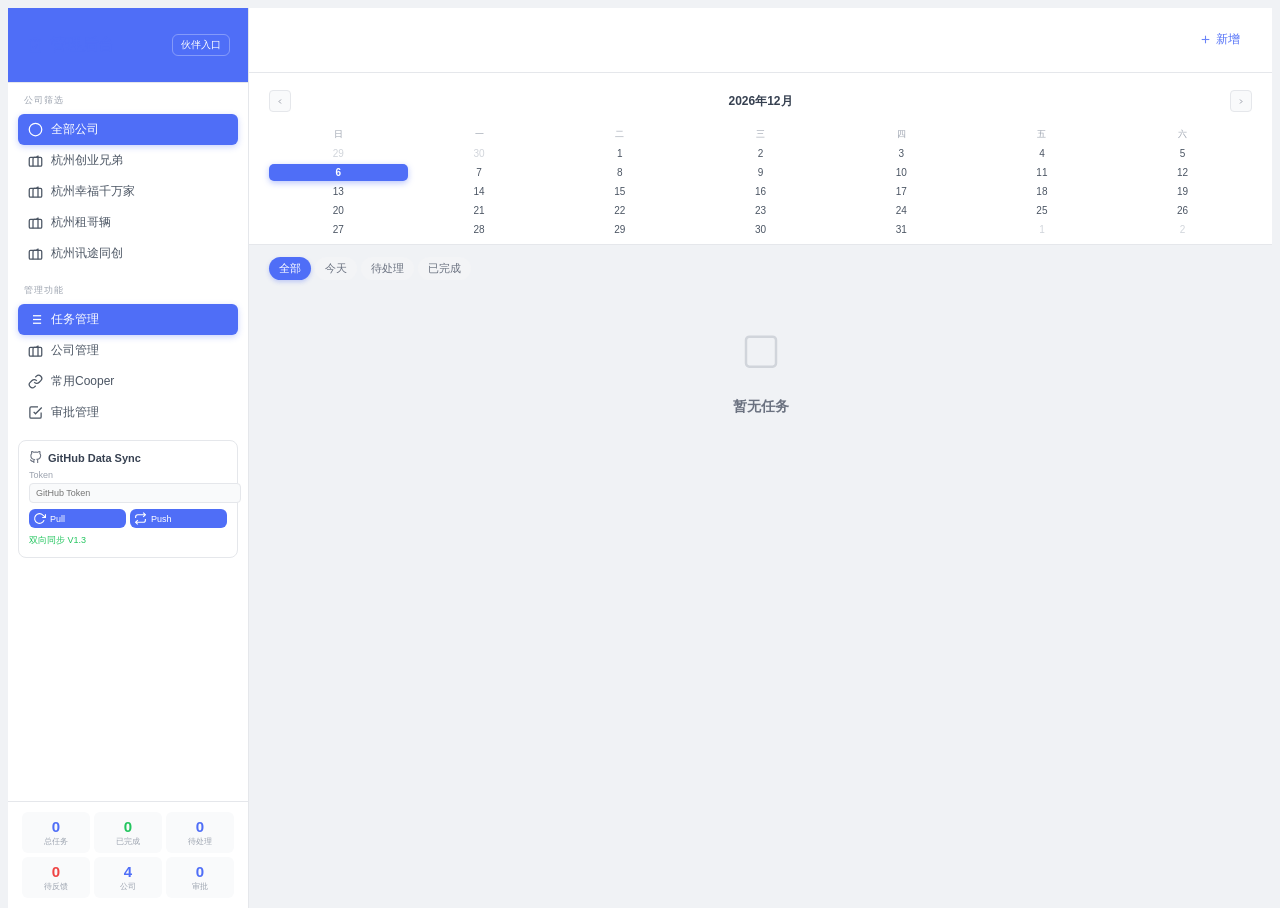
==== admin.html @ 8a1db9b5 "Fix: move init() after github-sync.js load, add auto-pull to render()" ====
<!DOCTYPE html>
<html lang="zh-CN">
<head>
<meta charset="UTF-8">
<meta name="viewport" content="width=device-width, initial-scale=1.0">
<title>TaskHub 管理后台</title>
<style>
:root{--primary:#4F6EF7;--primary-light:#7B9AFF;--primary-dark:#3A56D4;--success:#22C55E;--success-light:#BBF7D0;--warning:#F59E0B;--warning-light:#FDE68A;--danger:#EF4444;--danger-light:#FEE2E2;--gray-50:#F9FAFB;--gray-100:#F3F4F6;--gray-200:#E5E7EB;--gray-300:#D1D5DB;--gray-400:#9CA3AF;--gray-500:#6B7280;--gray-600:#4B5563;--gray-700:#374151;--gray-800:#1F2937;--bg:#F0F2F5;--card:#FFFFFF;--radius:10px;--shadow:0 2px 8px rgba(0,0,0,0.06)}
/* Sidebar header accent */
.sidebar-header{background:var(--primary);color:white;border-bottom:none}
.sidebar-header h1{color:white}
.sidebar-header .btn-outline{border-color:rgba(255,255,255,0.3);color:white}
.nav-item.active{background:var(--primary);color:white;box-shadow:0 2px 6px rgba(79,110,247,0.3)}

/* Main header accent */
.main-header{background:linear-gradient(135deg,var(--primary),var(--primary-dark));color:white;border-bottom:none}
.main-header h2{color:white}
.main-header .acf label{color:rgba(255,255,255,0.7)}
.main-header .acf select{background:rgba(255,255,255,0.15);border-color:rgba(255,255,255,0.2);color:white}
.main-header .search-bar input{background:rgba(255,255,255,0.15);border-color:rgba(255,255,255,0.2);color:white}
.main-header .search-bar input::placeholder{color:rgba(255,255,255,0.5)}
.main-header .search-bar svg{color:rgba(255,255,255,0.5)}
.main-header .btn-primary{background:white;color:var(--primary)}
.main-header .btn-primary:hover{background:var(--gray-100)}

/* Task card visual */
.tc:hover{border-color:var(--primary-light);box-shadow:var(--shadow)}
.tck{transition:all .2s}
.tck:hover{border-color:var(--primary-light)}
.ta-btn:hover{background:var(--gray-100);border-color:var(--primary-light)}
.ta-btn:hover svg{color:var(--primary)}
.tl:hover{background:rgba(79,110,247,0.15);transform:translateY(-1px)}

/* Calendar */
.cal-wrap{background:linear-gradient(180deg,var(--card) 0%,var(--gray-50) 100%)}
.cal-day.today{box-shadow:0 2px 6px rgba(79,110,247,0.4)}
.cal-nav-btn:hover{background:var(--primary-light);border-color:var(--primary-light)}
.cal-nav-btn:hover svg{color:white}

/* Filter tabs */
.filter-tab.active{background:var(--primary);color:white;box-shadow:0 2px 4px rgba(79,110,247,0.3)}
/* ===== Admin Page Layout ===== */
html,body{height:100%;overflow:hidden}
body{font-family:-apple-system,BlinkMacSystemFont,'Segoe UI','PingFang SC','Microsoft YaHei',sans-serif;background:var(--bg);color:var(--gray-800);display:flex;flex-direction:column}
.app{flex:1;display:flex;overflow:hidden;min-height:0}

/* Sidebar */
.sidebar{width:240px;min-width:240px;background:var(--card);border-right:1px solid var(--gray-200);display:flex;flex-direction:column;overflow:hidden}
.sidebar-header{padding:16px 18px;border-bottom:1px solid var(--gray-200);display:flex;align-items:center;justify-content:space-between}
.sidebar-header h1{font-size:16px;font-weight:700;color:var(--primary);display:flex;align-items:center;gap:6px}
.sidebar-header h1 svg{width:18px;height:18px}
.sidebar-nav{padding:8px 10px;overflow-y:auto;flex:1}
.nav-section{margin-bottom:12px}
.nav-section-title{font-size:9px;color:var(--gray-400);text-transform:uppercase;letter-spacing:1px;padding:3px 6px;margin-bottom:4px}
.nav-item{display:flex;align-items:center;gap:8px;padding:7px 10px;border-radius:6px;font-size:12px;color:var(--gray-600);cursor:pointer;transition:all .15s}
.nav-item:hover{background:var(--gray-100)}
.nav-item.active{background:var(--primary);color:white}
.nav-item svg{width:15px;height:15px;flex-shrink:0}
.nav-item .s-badge{background:var(--danger);color:white;font-size:9px;padding:1px 5px;border-radius:8px;margin-left:auto}
.sidebar-footer{padding:10px 14px;border-top:1px solid var(--gray-200)}
.stat-grid{display:grid;grid-template-columns:1fr 1fr 1fr;gap:4px}
.stat-item{padding:6px;border-radius:6px;background:var(--gray-50);text-align:center}
.stat-item .sv{font-size:15px;font-weight:700;color:var(--primary)}
.stat-item .sl{font-size:8px;color:var(--gray-400);margin-top:1px}
.stat-item.done .sv{color:var(--success)}
.stat-item.danger .sv{color:var(--danger)}

/* Main Content */
.main{flex:1;display:flex;flex-direction:column;overflow:hidden;min-width:0}

/* Header */
.main-header{padding:10px 20px;background:var(--card);border-bottom:1px solid var(--gray-200);display:flex;align-items:center;gap:12px;flex-shrink:0}
.main-header h2{font-size:15px;font-weight:600;white-space:nowrap}
.header-left{display:flex;align-items:center;gap:8px}
.header-right{margin-left:auto;display:flex;align-items:center;gap:8px}
.search-bar{position:relative;width:200px}
.search-bar input{width:100%;padding:6px 10px 6px 28px;border:1px solid var(--gray-200);border-radius:6px;font-size:11px;background:var(--gray-50);outline:none}
.search-bar input:focus{border-color:var(--primary);background:white}
.search-bar svg{position:absolute;left:8px;top:50%;transform:translateY(-50%);width:13px;height:13px;color:var(--gray-400)}
.acf{display:flex;align-items:center;gap:6px}
.acf select{padding:5px 8px;border:1px solid var(--gray-200);border-radius:5px;font-size:11px;background:var(--gray-50);outline:none}
.acf label{font-size:11px;color:var(--gray-500)}

/* Content body */
.main-content{flex:1;display:flex;flex-direction:column;overflow:hidden}

/* Calendar */
.cal-wrap{padding:8px 20px 6px;background:var(--card);border-bottom:1px solid var(--gray-200);flex-shrink:0}
.cal-nav{display:flex;align-items:center;justify-content:space-between;margin-bottom:4px}
.cal-nav h3{font-size:12px;font-weight:600;color:var(--gray-700)}
.cal-nav-btn{width:22px;height:22px;border-radius:4px;border:1px solid var(--gray-200);background:var(--gray-50);cursor:pointer;display:flex;align-items:center;justify-content:center}
.cal-nav-btn svg{width:11px;height:11px;color:var(--gray-500)}
.cal-grid{display:grid;grid-template-columns:repeat(7,1fr);gap:2px;text-align:center}
.cal-grid .cw{font-size:9px;color:var(--gray-400);padding:2px}
.cal-day{padding:3px 2px;border-radius:5px;font-size:10px;color:var(--gray-600);cursor:pointer;position:relative}
.cal-day:hover{background:var(--gray-100)}
.cal-day.today{background:var(--primary);color:white;font-weight:600}
.cal-day.sel{background:var(--primary-dark);color:white}
.cal-day.has-task::after{content:'';position:absolute;bottom:1px;left:50%;transform:translateX(-50%);width:4px;height:4px;border-radius:50%;background:var(--success)}
.cal-day.om{color:var(--gray-300)}

/* Task Area */
.task-area{flex:1;padding:12px 20px;overflow-y:auto}

/* Filter Tabs */
.filter-tabs{display:flex;gap:4px;margin-bottom:10px}
.filter-tab{padding:4px 10px;border-radius:12px;font-size:11px;border:none;background:var(--gray-100);color:var(--gray-500);cursor:pointer}
.filter-tab.active{background:var(--primary);color:white}

/* Buttons */
.btn{display:inline-flex;align-items:center;gap:4px;padding:6px 12px;border-radius:6px;font-size:12px;font-weight:500;cursor:pointer;border:none;transition:all .15s}
.btn svg{width:13px;height:13px}
.btn-primary{background:var(--primary);color:white}
.btn-primary:hover{background:var(--primary-dark)}
.btn-outline{background:transparent;border:1px solid var(--gray-300);color:var(--gray-600)}
.btn-danger{background:var(--danger);color:white}
.btn-sm{padding:4px 8px;font-size:10px}

/* ===== Task Card ===== */
.tc{background:var(--card);border-radius:8px;padding:10px 12px;margin-bottom:6px;border:1px solid var(--gray-200);display:flex;gap:8px;align-items:flex-start;transition:all .15s}
.tc:hover{border-color:var(--primary-light);box-shadow:var(--shadow)}
.tc.com{opacity:0.5}
.tc.ph{border-left:3px solid var(--danger)}
.tc.pm{border-left:3px solid var(--warning)}
.tc.pl{border-left:3px solid var(--gray-300)}
.tck{width:18px;height:18px;border-radius:4px;border:2px solid var(--gray-300);cursor:pointer;display:flex;align-items:center;justify-content:center;flex-shrink:0;margin-top:1px}
.tck.ch{background:var(--success);border-color:var(--success)}
.tck.ch svg{color:white}
.tck svg{width:11px;height:11px;color:transparent}
.tb{flex:1;min-width:0}
.tt{font-size:13px;font-weight:500;color:var(--gray-800);display:flex;align-items:center;gap:6px;flex-wrap:wrap}
.td{font-size:11px;color:var(--gray-500);margin-top:3px}
.tl{font-size:11px;color:var(--primary);text-decoration:none;display:inline-flex;align-items:center;gap:3px;margin-top:4px;padding:3px 6px;background:rgba(79,110,247,0.08);border-radius:4px}
.tl:hover{background:rgba(79,110,247,0.15)}
.tl svg{width:11px;height:11px}
.tm{display:flex;gap:3px;margin-top:5px;flex-wrap:wrap;align-items:center}
.tag{font-size:9px;padding:1px 5px;border-radius:3px;font-weight:500}
.tg-c{background:rgba(79,110,247,0.08);color:var(--primary)}
.tg-h{background:var(--danger-light);color:var(--danger)}
.tg-m{background:var(--warning-light);color:var(--warning)}
.tg-l{background:var(--gray-100);color:var(--gray-500)}
.tg-d{background:var(--success-light);color:var(--success)}
.tg-f{background:var(--warning-light);color:var(--warning)}
.ta{display:flex;gap:2px;flex-shrink:0}
.ta-btn{width:22px;height:22px;border-radius:4px;border:1px solid var(--gray-200);background:transparent;cursor:pointer;display:flex;align-items:center;justify-content:center}
.ta-btn svg{width:11px;height:11px;color:var(--gray-400)}
.ta-btn:hover{background:var(--gray-100)}

/* Empty */
.es{text-align:center;padding:40px 20px;color:var(--gray-400)}
.es svg{width:40px;height:40px;color:var(--gray-300);margin-bottom:10px}
.es h3{font-size:14px;color:var(--gray-500)}

/* ===== Modal ===== */
.mo{position:fixed;top:0;left:0;right:0;bottom:0;background:rgba(0,0,0,0.4);display:flex;align-items:center;justify-content:center;z-index:500;opacity:0;pointer-events:none;transition:opacity .2s}
.mo.sh{opacity:1;pointer-events:auto}
.md{background:var(--card);border-radius:12px;width:480px;max-width:92vw;padding:20px;box-shadow:0 20px 60px rgba(0,0,0,0.15);max-height:90vh;overflow-y:auto}
.mh{display:flex;align-items:center;justify-content:space-between;margin-bottom:14px}
.mh h3{font-size:15px;font-weight:600}
.mc{width:26px;height:26px;border-radius:5px;border:none;background:var(--gray-100);cursor:pointer;display:flex;align-items:center;justify-content:center}
.mc svg{width:13px;height:13px;color:var(--gray-500)}
.fg{margin-bottom:10px}
.fg label{font-size:11px;font-weight:500;color:var(--gray-700);display:block;margin-bottom:3px}
.fg input,.fg select,.fg textarea{width:100%;padding:6px 8px;border:1px solid var(--gray-200);border-radius:5px;font-size:12px;outline:none;background:var(--gray-50)}
.fg input:focus,.fg select:focus,.fg textarea:focus{border-color:var(--primary);background:white}
.fg textarea{min-height:50px;resize:vertical}
.fr{display:flex;gap:8px}
.fr .fg{flex:1}
.fa{display:flex;gap:6px;justify-content:flex-end;margin-top:14px;padding-top:10px;border-top:1px solid var(--gray-100)}

/* Approval */
.al{max-height:300px;overflow-y:auto}
.ai{padding:8px;border:1px solid var(--gray-200);border-radius:6px;margin-bottom:6px}
.ai .at{display:flex;align-items:center;justify-content:space-between;margin-bottom:4px}
.ai .at .an{font-weight:600;font-size:12px;color:var(--gray-700)}
.ai .at .ad{font-size:10px;color:var(--gray-400)}
.ai .ar{font-size:11px;color:var(--gray-600);margin-bottom:6px;padding:4px;background:var(--gray-50);border-radius:3px}
.ai .aa{display:flex;gap:4px;justify-content:flex-end}

/* Cooper */
.cp-item{display:flex;align-items:center;gap:6px;padding:6px 10px;border:1px solid var(--gray-100);border-radius:6px;font-size:12px;margin-bottom:4px;text-decoration:none;color:var(--gray-600);background:var(--card)}
.cp-item:hover{background:rgba(79,110,247,0.04)}
.cp-item svg{width:13px;height:13px;color:var(--primary);flex-shrink:0}
.cp-item .cn{flex:1;overflow:hidden;text-overflow:ellipsis;white-space:nowrap}
.cp-item .cd{width:20px;height:20px;border:none;background:transparent;cursor:pointer;font-size:10px;color:var(--gray-400);border-radius:3px;display:flex;align-items:center;justify-content:center}
.cp-item .cd:hover{background:var(--danger-light);color:var(--danger)}

/* Company Management */
.cm-grid{display:grid;grid-template-columns:repeat(auto-fill,minmax(320px,1fr));gap:14px}
.cm-card{background:var(--card);border-radius:10px;border:1px solid var(--gray-200);overflow:hidden}
.cm-card:hover{box-shadow:var(--shadow)}
.cm-head{display:flex;align-items:center;gap:8px;padding:12px 14px;background:var(--gray-50);border-bottom:1px solid var(--gray-100)}
.cm-head .cm-icon{width:32px;height:32px;border-radius:8px;background:var(--primary);color:white;display:flex;align-items:center;justify-content:center;font-size:14px;font-weight:700;flex-shrink:0}
.cm-head .cm-info{flex:1}
.cm-head .cm-name{font-size:13px;font-weight:600;color:var(--gray-800)}
.cm-head .cm-count{font-size:10px;color:var(--gray-400)}
.cm-head .cm-del{border:none;background:transparent;cursor:pointer;font-size:11px;color:var(--gray-400);padding:4px 8px;border-radius:4px}
.cm-head .cm-del:hover{background:var(--danger-light);color:var(--danger)}
.cm-body{padding:10px 14px}
.cm-members{display:flex;flex-wrap:wrap;gap:4px;min-height:28px;margin-bottom:8px}
.cm-chip{font-size:11px;background:rgba(79,110,247,0.08);color:var(--primary);padding:3px 8px;border-radius:12px;display:inline-flex;align-items:center;gap:4px}
.cm-chip .chip-x{font-size:9px;cursor:pointer;color:var(--gray-400);padding:0 2px}
.cm-chip .chip-x:hover{color:var(--danger)}
.cm-empty{font-size:11px;color:var(--gray-400);padding:4px 0}
.cm-add-row{display:flex;gap:4px}
.cm-add-row input{flex:1;padding:5px 8px;border:1px solid var(--gray-200);border-radius:4px;font-size:11px;outline:none;background:var(--gray-50)}
.cm-add-row input:focus{border-color:var(--primary)}
.cm-add-row button{padding:5px 10px;border-radius:4px;border:none;background:var(--primary);color:white;font-size:11px;cursor:pointer;white-space:nowrap}
.cm-add-form{display:flex;gap:6px;align-items:center}
.cm-add-form input{flex:1;padding:8px 12px;border:1px solid var(--gray-200);border-radius:6px;font-size:13px;outline:none}
.cm-add-form input:focus{border-color:var(--primary)}

/* GitHub Sync */
.gh-sync-panel{background:var(--card);border:1px solid var(--gray-200);border-radius:8px;padding:10px;margin-top:8px}
.gh-sync-panel .gh-header{display:flex;align-items:center;gap:6px;font-size:11px;font-weight:600;color:var(--gray-700);margin-bottom:6px}
.gh-sync-panel .gh-header svg{width:13px;height:13px;color:var(--gray-500)}
.gh-sync-panel .gh-row{margin-bottom:6px}
.gh-sync-panel .gh-row label{font-size:9px;color:var(--gray-400);display:block;margin-bottom:2px}
.gh-sync-panel .gh-row input{width:100%;padding:4px 6px;border:1px solid var(--gray-200);border-radius:4px;font-size:9px;outline:none;background:var(--gray-50)}
.gh-sync-panel .gh-row input:focus{border-color:var(--primary)}
.gh-sync-panel .gh-actions{display:flex;gap:4px}
.gh-sync-panel .gh-actions button{flex:1;padding:3px 4px;font-size:9px;white-space:nowrap}
.gh-sync-panel .gh-status{font-size:9px;margin-top:4px;padding:3px 6px;border-radius:4px;display:none}
.gh-sync-panel .gh-status.ok{background:var(--success-light);color:var(--success);display:block}
.gh-sync-panel .gh-status.err{background:var(--danger-light);color:var(--danger);display:block}

/* Scrollbar */
::-webkit-scrollbar{width:4px}
::-webkit-scrollbar-thumb{background:var(--gray-300);border-radius:2px}

</style>
</head>
<body>
<div class="app">
  <!-- Sidebar -->
  <div class="sidebar">
    <div class="sidebar-header">
      <h1><svg viewBox="0 0 24 24" fill="none" stroke="currentColor" stroke-width="2"><path d="M9 5H7a2 2 0 00-2 2v12a2 2 0 002 2h10a2 2 0 002-2V7a2 2 0 00-2-2h-2M9 5a2 2 0 002 2h2a2 2 0 002-2M9 5a2 2 0 012-2h2a2 2 0 012 2m-6 9l2 2 4-4"/></svg>管理后台</h1>
      <button class="btn btn-outline" style="font-size:10px;padding:3px 8px" onclick="window.open('index.html')">伙伴入口</button>
    </div>
    <div class="sidebar-nav">
      <div class="nav-section">
        <div class="nav-section-title">公司筛选</div>
        <div class="nav-item active" onclick="setComp('__all__')" id="f-all"><svg viewBox="0 0 24 24" fill="none" stroke="currentColor" stroke-width="2"><circle cx="12" cy="12" r="10"/></svg>全部公司</div>
        <div id="company-sidebar-list"></div>
      </div>
      <div class="nav-section">
        <div class="nav-section-title">管理功能</div>
        <div class="nav-item" onclick="showView('tasks')" id="nav-tasks"><svg viewBox="0 0 24 24" fill="none" stroke="currentColor" stroke-width="2"><line x1="8" y1="6" x2="21" y2="6"/><line x1="8" y1="12" x2="21" y2="12"/><line x1="8" y1="18" x2="21" y2="18"/></svg>任务管理</div>
        <div class="nav-item" onclick="showView('companies')" id="nav-companies"><svg viewBox="0 0 24 24" fill="none" stroke="currentColor" stroke-width="2"><rect x="2" y="7" width="20" height="14" rx="2" ry="2"/><path d="M16 21V5a2 2 0 00-2 2h-4a2 2 0 00-2 2v12"/></svg>公司管理</div>
        <div class="nav-item" onclick="showView('coopers')" id="nav-coopers"><svg viewBox="0 0 24 24" fill="none" stroke="currentColor" stroke-width="2"><path d="M10 13a5 5 0 007.54.54l3-3a5 5 0 00-7.07-7.07l-1.72 1.71"/><path d="M14 11a5 5 0 00-7.54-.54l-3 3a5 5 0 007.07 7.07l1.71-1.71"/></svg>常用Cooper</div>
        <div class="nav-item" onclick="showView('approvals')" id="nav-approvals"><svg viewBox="0 0 24 24" fill="none" stroke="currentColor" stroke-width="2"><path d="M9 11l3 3L22 4"/><path d="M21 12v7a2 2 0 01-2 2H5a2 2 0 01-2-2V5a2 2 0 012-2h11"/></svg>审批管理<span class="s-badge" id="badge-approvals" style="display:none">0</span></div>
      </div>
      <div id="admin-sync-section"></div>
    </div>
    <div class="sidebar-footer">
      <div class="stat-grid">
        <div class="stat-item"><div class="sv" id="s-total">0</div><div class="sl">总任务</div></div>
        <div class="stat-item done"><div class="sv" id="s-done">0</div><div class="sl">已完成</div></div>
        <div class="stat-item"><div class="sv" id="s-pending">0</div><div class="sl">待处理</div></div>
        <div class="stat-item danger"><div class="sv" id="s-feedback">0</div><div class="sl">待反馈</div></div>
        <div class="stat-item"><div class="sv" id="s-companies">0</div><div class="sl">公司</div></div>
        <div class="stat-item"><div class="sv" id="s-approvals">0</div><div class="sl">审批</div></div>
      </div>
    </div>
  </div>

  <!-- Main Content -->
  <div class="main">
    <div class="main-header">
      <h2 id="view-title">任务管理</h2>
      <div class="header-right">
        <div class="acf"><label>公司</label><select onchange="setComp(this.value)" id="ad-comp-sel"><option value="__all__">全部</option></select></div>
        <div class="search-bar"><svg viewBox="0 0 24 24" fill="none" stroke="currentColor" stroke-width="2"><circle cx="11" cy="11" r="8"/><line x1="21" y1="21" x2="16.65" y2="16.65"/></svg><input type="text" placeholder="搜索..." oninput="searchTasks()" id="ad-search"></div>
        <button class="btn btn-primary" onclick="showAdd()"><svg viewBox="0 0 24 24" fill="none" stroke="currentColor" stroke-width="2"><line x1="12" y1="5" x2="12" y2="19"/><line x1="5" y1="12" x2="19" y2="12"/></svg>新增</button>
      </div>
    </div>
    <div class="main-content">
      <div class="cal-wrap" id="admin-cal-wrap">
        <div class="cal-nav">
          <button class="cal-nav-btn" onclick="changeMonth(-1)"><svg viewBox="0 0 24 24" fill="none" stroke="currentColor" stroke-width="2"><polyline points="15 18 9 12 15 6"/></svg></button>
          <h3 id="calendar-title"></h3>
          <button class="cal-nav-btn" onclick="changeMonth(1)"><svg viewBox="0 0 24 24" fill="none" stroke="currentColor" stroke-width="2"><polyline points="9 18 15 12 9 6"/></svg></button>
        </div>
        <div class="cal-grid" id="calendar-grid"></div>
      </div>
      <div class="task-area" id="admin-content"></div>
    </div>
  </div>
</div>
<!-- Task Modal -->
 <div class="mo" id="task-modal"><div class="md">
   <div class="mh"><h3 id="tm-title">新增任务</h3><button class="mc" onclick="hideModal()"><svg viewBox="0 0 24 24" fill="none" stroke="currentColor" stroke-width="2"><line x1="18" y1="6" x2="6" y2="18"/><line x1="6" y1="6" x2="18" y2="18"/></svg></button></div>
   <div class="fg"><label>任务名称</label><input type="text" id="f-name"></div>
   <div class="fr"><div class="fg"><label>所属公司</label><select id="f-company"></select></div><div class="fg"><label>优先级</label><select id="f-priority"><option value="high">高</option><option value="medium" selected>中</option><option value="low">低</option></select></div></div>
   <div class="fr"><div class="fg"><label>分配伙伴</label><input type="text" id="f-partner"></div><div class="fg"><label>Cooper表格名</label><input type="text" id="f-table-name" placeholder="显示名称"></div></div>
   <div class="fg"><label>Cooper链接</label><input type="text" id="f-link" placeholder="https://cooper.didichuxing.com/..."></div>
   <div class="fg"><label>任务描述</label><textarea id="f-desc"></textarea></div>
   <div class="fr"><div class="fg"><label>下发日期</label><input type="date" id="f-date"></div><div class="fg"><label>达标目标</label><input type="text" id="f-target"></div></div>
   <div class="fr"><div class="fg"><label>需要反馈</label><select id="f-fb" onchange="tbFB()"><option value="0">否</option><option value="1">是</option></select></div><div class="fg" id="fb-time-g" style="display:none"><label>反馈截止时间</label><input type="datetime-local" id="f-fb-time"></div></div>
   <div class="fg" id="fb-req-g" style="display:none"><label>反馈要求</label><input type="text" id="f-fb-req" placeholder="如：填写外呼结果并提交"></div>
   <div class="fa"><button class="btn btn-outline" onclick="hideModal()">取消</button><button class="btn btn-primary" onclick="saveTask()">保存</button></div>
 </div></div>
 
 <!-- Cooper Modal -->
 <div class="mo" id="cooper-modal"><div class="md" style="width:380px">
   <div class="mh"><h3>添加常用Cooper</h3><button class="mc" onclick="hideCooperModal()"><svg viewBox="0 0 24 24" fill="none" stroke="currentColor" stroke-width="2"><line x1="18" y1="6" x2="6" y2="18"/><line x1="6" y1="6" x2="18" y2="18"/></svg></button></div>
   <div class="fg"><label>名称</label><input type="text" id="c-name"></div>
   <div class="fg"><label>链接</label><input type="text" id="c-link"></div>
   <div class="fg"><label>所属公司</label><select id="c-company"><option value="__all__">全部公司</option></select></div>
   <div class="fa"><button class="btn btn-outline" onclick="hideCooperModal()">取消</button><button class="btn btn-primary" onclick="saveCooper()">保存</button></div>
 </div></div>
 
 
<script>
var S = { filter: '__all__', editId: null, showView: 'tasks', _qf: 'all', calMon: new Date(), selDate: null };

/* --- Data Layer --- */
function ld() {
  try {
    var d = localStorage.getItem('th3_global');
    if (d) { var o = JSON.parse(d); S.tasks = o.tasks || []; S.coopers = o.adminCoopers || []; S.approvals = o.approvals || []; S.companies = o.companies || []; S.users = o.users || {}; }
    else { S.tasks = []; S.coopers = []; S.approvals = []; S.companies = []; S.users = {}; }
  } catch (e) { S.tasks = []; S.coopers = []; S.approvals = []; S.companies = []; S.users = {}; }
  if (!S.companies.length) { S.companies = ['杭州创业兄弟','杭州幸福千万家','杭州租哥辆','杭州讯途同创']; sv(); }
}
function sv() {
  localStorage.setItem('th3_global', JSON.stringify({
    tasks: S.tasks, adminCoopers: S.coopers, approvals: S.approvals, companies: S.companies, users: S.users
  }));
}
function td() { var d = new Date(); return d.getFullYear() + '-' + String(d.getMonth() + 1).padStart(2, '0') + '-' + String(d.getDate()).padStart(2, '0'); }
function today() { return td(); }
function uid() { return Date.now().toString(36) + Math.random().toString(36).slice(2, 6); }

/* --- Navigation --- */
function showView(v) {
  S.showView = v;
  document.querySelectorAll('.nav-item[id^="nav-"]').forEach(function(e){e.classList.remove('active')});
  var n = document.getElementById('nav-' + v);
  if (n) n.classList.add('active');
  document.getElementById('view-title').textContent = v==='tasks'?'任务管理':v==='companies'?'公司管理':v==='coopers'?'常用Cooper':'审批管理';
  document.getElementById('admin-cal-wrap').style.display = v==='tasks'?'block':'none';
  render();
}

function setComp(c) {
  S.filter = c;
  document.querySelectorAll('.nav-item[id^="f-"]').forEach(function(e){e.classList.remove('active')});
  var el = c === '__all__' ? document.getElementById('f-all') : document.getElementById('f-' + c);
  if (el) el.classList.add('active');
  render();
}

function renderCompanySidebar() {
  var el = document.getElementById('company-sidebar-list'); var h = '';
  S.companies.forEach(function(c){
    h += '<div class="nav-item' + (S.filter===c?' active':'') + '" id="f-' + c + '" onclick="setComp(\'' + c.replace(/'/g,"\\'") + '\')"><svg viewBox="0 0 24 24" fill="none" stroke="currentColor" stroke-width="2"><rect x="2" y="7" width="20" height="14" rx="2" ry="2"/><path d="M16 21V5a2 2 0 00-2 2h-4a2 2 0 00-2 2v12"/></svg>' + c + '</div>';
  });
  el.innerHTML = h;
}

/* --- Calendar --- */
function changeMonth(d) { S.calMon = new Date(S.calMon.getFullYear(), S.calMon.getMonth() + d, 1); renderCal(); }

function renderCal() {
  var m = S.calMon;
  document.getElementById('calendar-title').textContent = m.getFullYear() + '年' + (m.getMonth()+1) + '月';
  var g = document.getElementById('calendar-grid');
  var h = ['日','一','二','三','四','五','六'].map(function(x){return '<div class="cw">'+x+'</div>'}).join('');
  var fd = new Date(m.getFullYear(), m.getMonth(), 1).getDay();
  var dim = new Date(m.getFullYear(), m.getMonth()+1, 0).getDate();
  var pd = new Date(m.getFullYear(), m.getMonth(), 0).getDate();
  var ts = today();
  var tds = new Set((S.tasks||[]).map(function(x){return x.date}));
  for (var i = fd-1; i>=0; i--) { h += '<div class="cal-day om">'+(pd-i)+'</div>'; }
  for (var d=1; d<=dim; d++) {
    var ds = m.getFullYear()+'-'+String(m.getMonth()+1).padStart(2,'0')+'-'+String(d).padStart(2,'0');
    var cls = ['cal-day'];
    if (ds===ts) cls.push('today');
    if (S.selDate===ds) cls.push('sel');
    if (tds.has(ds)) cls.push('has-task');
    h += '<div class="'+cls.join(' ')+'" onclick="selDate(\''+ds+'\')">'+d+'</div>';
  }
  var r = 7 - ((fd+dim)%7); if (r<7) for (var d=1; d<=r; d++) { h += '<div class="cal-day om">'+d+'</div>'; }
  g.innerHTML = h;
}

function selDate(ds) { S.selDate = ds === S.selDate ? null : ds; S._qf = 'all'; renderCal(); renderTaskList(); }

/* --- Render --- */
function render() {
  // Pull from GitHub to get partner updates first
  GH.syncToLocal().then(function() {
    ld(); renderCompanySidebar(); renderCal();
    if (S.showView==='tasks') renderTaskList();
  else if (S.showView==='companies') renderCompanyMgmt();
  else if (S.showView==='coopers') renderCoopers();
  else if (S.showView==='approvals') renderApprovals();
  updateStats();
  }).catch(function() {
    ld(); renderCompanySidebar(); renderCal();
    if (S.showView==='tasks') renderTaskList();
    else if (S.showView==='companies') renderCompanyMgmt();
    else if (S.showView==='coopers') renderCoopers();
    else if (S.showView==='approvals') renderApprovals();
    updateStats();
  });
 }

/* --- Task List --- */
function renderTaskList() {
  var t = S.tasks.slice();
  if (S.filter!=='__all__') t = t.filter(function(x){return x.company===S.filter});
  if (S._qf==='today') t = t.filter(function(x){return x.date===today()});
  else if (S._qf==='pending') t = t.filter(function(x){return x.status==='pending'});
  else if (S._qf==='done') t = t.filter(function(x){return x.status==='done'});
  if (S.selDate) t = t.filter(function(x){return x.date===S.selDate});

  var a = document.getElementById('admin-content');
  var h = '<div class="filter-tabs"><button class="filter-tab'+(S._qf==='all'?' active':'')+'" onclick="setQF(\'all\',this)">全部</button><button class="filter-tab'+(S._qf==='today'?' active':'')+'" onclick="setQF(\'today\',this)">今天</button><button class="filter-tab'+(S._qf==='pending'?' active':'')+'" onclick="setQF(\'pending\',this)">待处理</button><button class="filter-tab'+(S._qf==='done'?' active':'')+'" onclick="setQF(\'done\',this)">已完成</button></div>';

  var sq = (document.getElementById('ad-search')||{}).value||'';
  if (sq) t = t.filter(function(x){return x.name.indexOf(sq)>=0||(x.partner||'').indexOf(sq)>=0});
  if (!t.length) { h += '<div class="es"><svg viewBox="0 0 24 24" fill="none" stroke="currentColor" stroke-width="1.5"><rect x="3" y="4" width="18" height="18" rx="2" ry="2"/></svg><h3>暂无任务</h3></div>'; a.innerHTML = h; return; }
  t.sort(function(a,b){return b.date.localeCompare(a.date)||{high:0,medium:1,low:2}[a.priority]-{high:0,medium:1,low:2}[b.priority]});
  t.forEach(function(x){h += taskCard(x)});
  a.innerHTML = h;
}

function searchTasks() { renderTaskList(); }
function setQF(qf, btn) { S._qf = qf; render(); }

function taskCard(t) {
  var SL = {pending:'待处理',done:'已完成'};
  var PL = {high:'高',medium:'中',low:'低'};
  var cc = t.status==='done'?'com':'';
  var pc = 'p'+t.priority[0];
  var kc = t.status==='done'?'ch':'';
  var fb = t.needFeedback?'<span class="tag tg-f">需反馈</span>':'';
  var dl = '';
  if (t.needFeedback&&t.feedbackDeadline) {
    if (t.feedbackDeadline.indexOf('T')>=0) {
      var dd = new Date(t.feedbackDeadline);
      dl = '<span class="tag tg-f" style="background:var(--danger-light);color:var(--danger)">截止 '+(dd.getMonth()+1)+'/'+dd.getDate()+' '+String(dd.getHours()).padStart(2,'0')+':'+String(dd.getMinutes()).padStart(2,'0')+'</span>';
    } else { dl = '<span class="tag tg-f">截止 '+t.feedbackDeadline+'</span>'; }
  }
  return '<div class="tc '+cc+' '+pc+'"><div class="tck '+kc+'" onclick="tog(\''+t.id+'\')"><svg viewBox="0 0 24 24" fill="none" stroke="currentColor" stroke-width="3"><polyline points="20 6 9 17 4 12"/></svg></div><div class="tb"><div class="tt"><span class="tag tg-c">'+t.company+'</span>'+t.name+fb+dl+'</div>'+(t.desc?'<div class="td">'+t.desc+'</div>':'')+(t.link?'<a class="tl" href="'+t.link+'" target="_blank"><svg viewBox="0 0 24 24" fill="none" stroke="currentColor" stroke-width="2"><path d="M14 2H6a2 2 0 00-2 2v16a2 2 0 002 2h12a2 2 0 002-2V8z"/><polyline points="14 2 14 8 20 8"/></svg>'+(t.tableName||'打开表格')+'</a>':'')+'<div class="tm"><span class="tag tg-'+t.priority[0]+'">'+PL[t.priority]+'</span><span class="tag tg-'+(t.status==='done'?'d':'l')+'">'+SL[t.status]+'</span>'+(t.partner?'<span class="tag tg-f">'+t.partner+'</span>':'')+'</div></div><div class="ta"><button class="ta-btn" onclick="editTask(\''+t.id+'\')" title="编辑"><svg viewBox="0 0 24 24" fill="none" stroke="currentColor" stroke-width="2"><path d="M11 4H4a2 2 0 00-2 2v14a2 2 0 002 2h14a2 2 0 002-2v-7"/><path d="M18.5 2.5a2.121 2.121 0 013 3L12 15l-4 1 1-4 9.5-9.5z"/></svg></button><button class="ta-btn" onclick="delTask(\''+t.id+'\')" title="删除"><svg viewBox="0 0 24 24" fill="none" stroke="currentColor" stroke-width="2"><polyline points="3 6 5 6 21 6"/><path d="M19 6v14a2 2 0 01-2 2H7a2 2 0 01-2-2V6m3 0V4a2 2 0 012-2h4a2 2 0 012 2v2"/></svg></button></div></div>';
}

function tog(id) { var t=S.tasks.find(function(x){return x.id===id}); if(!t)return; t.status=t.status==='done'?'pending':'done'; sv(); GH.autoPush(); render(); }

/* --- Task CRUD (unchanged) --- */
function showAdd() { S.editId=null; document.getElementById('tm-title').textContent='新增任务'; resetForm(); document.getElementById('task-modal').classList.add('sh'); }
function resetForm() {
  document.getElementById('f-name').value='';
  var sel=document.getElementById('f-company');
  sel.innerHTML=S.companies.map(function(c){return '<option value="'+c+'">'+c+'</option>'}).join('');
  document.getElementById('f-priority').value='medium';
  document.getElementById('f-partner').value='';
  document.getElementById('f-table-name').value='';
  document.getElementById('f-link').value='';
  document.getElementById('f-desc').value='';
  document.getElementById('f-date').value=td();
  document.getElementById('f-target').value='';
  document.getElementById('f-fb').value='0';
  document.getElementById('f-fb-time').value='';
  document.getElementById('f-fb-req').value='';
  document.getElementById('fb-time-g').style.display='none';
  document.getElementById('fb-req-g').style.display='none';
}
function editTask(id) {
  var t=S.tasks.find(function(x){return x.id===id}); if(!t)return;
  S.editId=id; document.getElementById('tm-title').textContent='编辑任务';
  document.getElementById('f-name').value=t.name;
  var sel=document.getElementById('f-company');
  sel.innerHTML=S.companies.map(function(c){return '<option value="'+c+'"'+(c===t.company?' selected':'')+'>'+c+'</option>'}).join('');
  document.getElementById('f-priority').value=t.priority;
  document.getElementById('f-partner').value=t.partner||'';
  document.getElementById('f-table-name').value=t.tableName||'';
  document.getElementById('f-link').value=t.link||'';
  document.getElementById('f-desc').value=t.desc||'';
  document.getElementById('f-date').value=t.date;
  document.getElementById('f-target').value=t.target||'';
  document.getElementById('f-fb').value=t.needFeedback?'1':'0';
  document.getElementById('f-fb-time').value=t.feedbackDeadline||'';
  document.getElementById('f-fb-req').value=t.feedbackReq||'';
  tbFB();
  document.getElementById('task-modal').classList.add('sh');
}
function hideModal() { document.getElementById('task-modal').classList.remove('sh'); }
function tbFB(){var v=document.getElementById('f-fb').value;document.getElementById('fb-time-g').style.display=v==='1'?'block':'none';document.getElementById('fb-req-g').style.display=v==='1'?'block':'none';}
function saveTask() {
  var name=document.getElementById('f-name').value.trim();
  if(!name){alert('请输入任务名称');return;}
  var d={
    name:name,company:document.getElementById('f-company').value,
    priority:document.getElementById('f-priority').value,
    partner:document.getElementById('f-partner').value.trim(),
    tableName:document.getElementById('f-table-name').value.trim(),
    link:document.getElementById('f-link').value.trim(),
    desc:document.getElementById('f-desc').value.trim(),
    date:document.getElementById('f-date').value||td(),
    target:document.getElementById('f-target').value.trim(),
    needFeedback:document.getElementById('f-fb').value==='1',
    feedbackDeadline:document.getElementById('f-fb-time').value||'',
    feedbackReq:document.getElementById('f-fb-req').value.trim()
  };
  if(S.editId){var t=S.tasks.find(function(x){return x.id===S.editId});if(t)Object.assign(t,d)}
  else{S.tasks.push({id:uid(),userNote:'',status:'pending',createdAt:Date.now()});Object.assign(S.tasks[S.tasks.length-1],d)}
  sv();hideModal(); GH.autoPush();render();
}
function delTask(id){if(!confirm('确认删除？'))return;S.tasks=S.tasks.filter(function(x){return x.id!==id});sv();GH.autoPush(); render();}

/* --- Company Management --- */
function renderCompanyMgmt() {
  var a=document.getElementById('admin-content');
  var h='<div style="margin-bottom:16px;display:flex;align-items:center;justify-content:space-between"><h2 style="font-size:16px;font-weight:600">公司管理</h2></div>';
  h+='<div class="cm-add-form" style="margin-bottom:16px"><input type="text" id="new-cname" placeholder="输入新公司名称" style="max-width:280px"><button class="btn btn-primary" onclick="addCompany()">+ 添加公司</button></div>';
  h+='<div class="cm-grid">';
  S.companies.forEach(function(c){
    var members=S.users[c]||[];
    h+='<div class="cm-card"><div class="cm-head"><div class="cm-icon">'+c.charAt(0)+'</div><div class="cm-info"><div class="cm-name">'+c+'</div><div class="cm-count">'+members.length+' 位成员</div></div><button class="cm-del" onclick="delCompany(\''+c.replace(/'/g,"\\'")+'\')">删除</button></div>';
    h+='<div class="cm-body"><div class="cm-members">';
    if(members.length){members.forEach(function(m){h+='<span class="cm-chip">'+m+'<span class="chip-x" onclick="removeMember(\''+c.replace(/'/g,"\\'")+'\',\''+m.replace(/'/g,"\\'")+'\')">x</span></span>'})}
    else{h+='<span class="cm-empty">暂无成员</span>'}
    h+='</div><div class="cm-add-row"><input id="nm-'+c.replace(/[^a-zA-Z0-9\u4e00-\u9fa5]/g,'_')+'" placeholder="输入成员名字"><button onclick="addMember(\''+c.replace(/'/g,"\\'")+'\')">添加</button></div></div></div>';
  });
  h+='</div>'; a.innerHTML=h;
}
function addCompany(){var n=document.getElementById('new-cname').value.trim();if(!n)return;if(S.companies.indexOf(n)>=0){alert('该公司已存在');return}S.companies.push(n);sv();GH.autoPush(); render()}
function delCompany(n){if(!confirm('确认删除公司"'+n+'"？'))return;S.companies=S.companies.filter(function(x){return x!==n});sv();GH.autoPush(); render()}
function addMember(comp){var id='nm-'+comp.replace(/[^a-zA-Z0-9\u4e00-\u9fa5]/g,'_');var inp=document.getElementById(id);var n=inp.value.trim();if(!n)return;if(!S.users[comp])S.users[comp]=[];if(S.users[comp].indexOf(n)>=0){alert('该成员已存在');return}S.users[comp].push(n);sv();GH.autoPush(); render()}
function removeMember(comp,user){if(!confirm('确认移除"'+user+'"？'))return;if(!S.users[comp])return;S.users[comp]=S.users[comp].filter(function(x){return x!==user});sv();GH.autoPush(); render()}

/* --- Cooper Management --- */
function renderCoopers() {
  var a=document.getElementById('admin-content');
  var h='<div style="margin-bottom:16px;display:flex;align-items:center;justify-content:space-between"><h2 style="font-size:16px;font-weight:600">常用Cooper链接</h2><button class="btn btn-primary" onclick="showCooperModal()">+ 添加</button></div>';
  if(!S.coopers.length){h+='<div class="es"><h3>暂无链接</h3></div>'}
  else{S.coopers.forEach(function(c){h+='<div class="cp-item"><svg viewBox="0 0 24 24" fill="none" stroke="currentColor" stroke-width="2"><path d="M14 2H6a2 2 0 00-2 2v16a2 2 0 002 2h12a2 2 0 002-2V8z"/><polyline points="14 2 14 8 20 8"/></svg><a class="cn" href="'+c.link+'" target="_blank" style="text-decoration:none;color:var(--gray-600)">'+c.name+'</a><span class="tag tg-c" style="margin-left:4px">'+(c.company==='__all__'?'全部公司':c.company)+'</span><button class="cd" onclick="delCooper(\''+c.id+'\')">x</button></div>'})}
  a.innerHTML=h;
}
function showCooperModal(){document.getElementById('c-name').value='';document.getElementById('c-link').value='';var sel=document.getElementById('c-company');sel.innerHTML='<option value="__all__">全部公司</option>'+S.companies.map(function(c){return'<option value="'+c+'">'+c+'</option>'}).join('');document.getElementById('cooper-modal').classList.add('sh')}
function hideCooperModal(){document.getElementById('cooper-modal').classList.remove('sh')}
function saveCooper(){var n=document.getElementById('c-name').value.trim();var l=document.getElementById('c-link').value.trim();if(!n||!l){alert('请填写名称和链接');return}S.coopers.push({id:uid(),name:n,link:l,company:document.getElementById('c-company').value,byAdmin:true});sv();hideCooperModal(); GH.autoPush();render()}
function delCooper(id){S.coopers=S.coopers.filter(function(x){return x.id!==id});sv();GH.autoPush(); render()}

/* --- Approvals --- */
function renderApprovals(){var a=document.getElementById('admin-content');var pending=S.approvals.filter(function(a){return a.status==='pending'});var h='<div style="margin-bottom:16px"><h2 style="font-size:16px;font-weight:600">审批管理</h2></div>';if(!pending.length){h+='<div class="es"><h3>暂无待审批</h3></div>'}else{pending.forEach(function(a){h+='<div class="ai"><div class="at"><span class="an">'+a.from+' '+a.target+'</span><span class="ad">'+new Date(a.createdAt).toLocaleDateString()+'</span></div><div class="ar">'+a.reason+'</div><div class="aa"><button class="btn btn-sm btn-primary" onclick="appr(\''+a.id+'\')">同意</button><button class="btn btn-sm btn-danger" onclick="rej(\''+a.id+'\')">拒绝</button></div></div>'})}a.innerHTML=h}
function appr(id){var a=S.approvals.find(function(x){return x.id===id});if(!a)return;a.status='approved';sv();GH.autoPush(); render()}
function rej(id){var a=S.approvals.find(function(x){return x.id===id});if(!a)return;a.status='rejected';sv();GH.autoPush(); render()}

/* --- Stats --- */
function updateStats() {
  document.getElementById('s-total').textContent=S.tasks.length;
  document.getElementById('s-companies').textContent=S.companies.length;
  document.getElementById('s-done').textContent=S.tasks.filter(function(t){return t.status==='done'}).length;
  document.getElementById('s-pending').textContent=S.tasks.filter(function(t){return t.status==='pending'}).length;
  document.getElementById('s-feedback').textContent=S.tasks.filter(function(t){return t.needFeedback&&t.date===td()&&t.status!=='done'}).length;
  var pendingApp=S.approvals.filter(function(a){return a.status==='pending'}).length;
  document.getElementById('s-approvals').textContent=pendingApp;
  var badge=document.getElementById('badge-approvals');
  badge.textContent=pendingApp;badge.style.display=pendingApp?'inline':'none';
  // Update header company select
  var sel=document.getElementById('ad-comp-sel');
  if(sel&&sel.options.length<=1){sel.innerHTML='<option value="__all__">全部</option>'+S.companies.map(function(c){return'<option value="'+c+'"'+(S.filter===c?' selected':'')+'>'+c+'</option>'}).join('')}
}

function init() { ld(); showView('tasks'); }
</script>
<script src="js/github-sync.js"></script>
<script>
document.getElementById('admin-sync-section').innerHTML=GH.renderSyncPanel();
init();
</script>
</body>
</html>
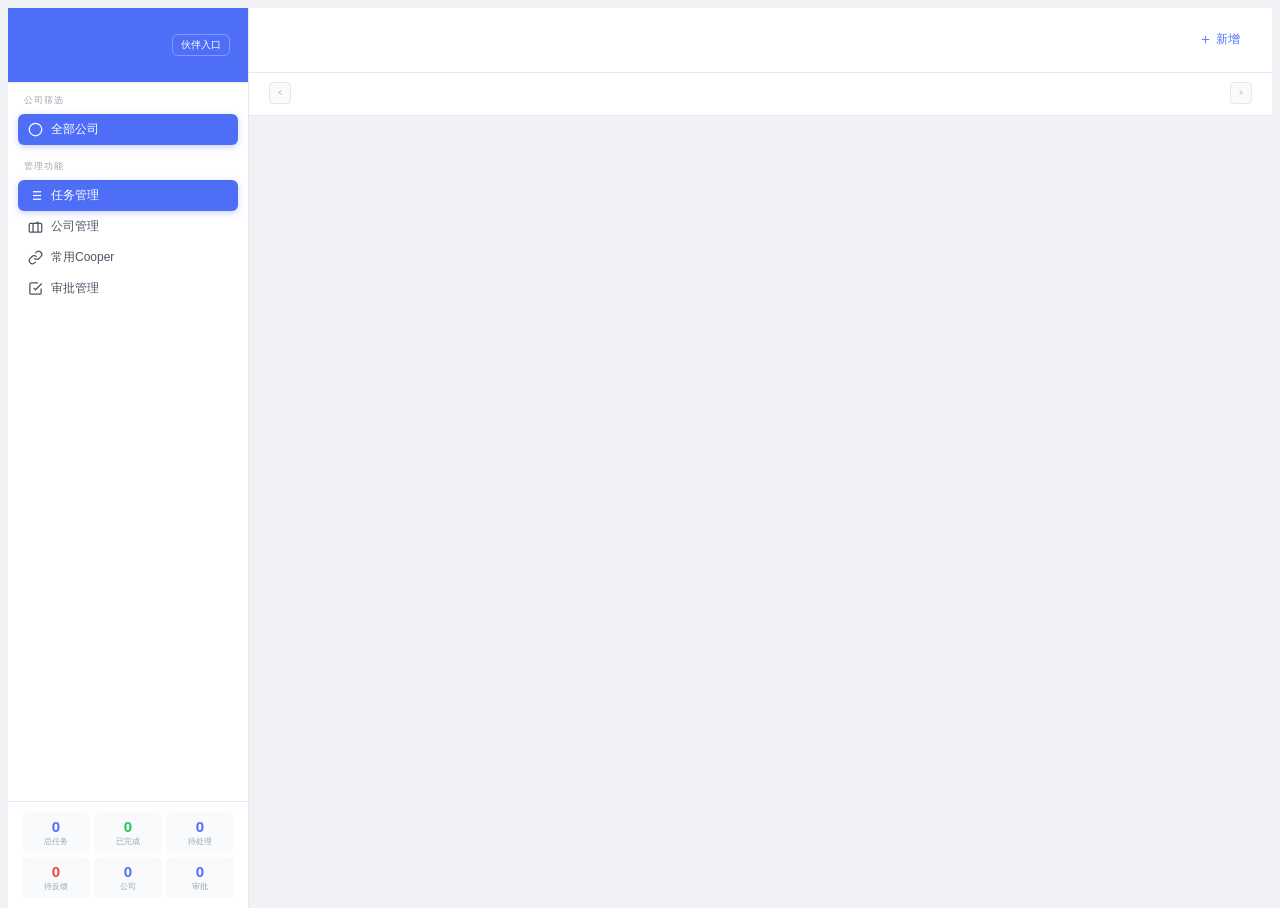
==== commit 75d73c42: "Restore V1.2: remove GitHub sync, local-only" ====
--- a/admin.html
+++ b/admin.html
@@ -390,22 +390,14 @@
 
 /* --- Render --- */
 function render() {
-  // Pull from GitHub to get partner updates first
-  GH.syncToLocal().then(function() {
-    ld(); renderCompanySidebar(); renderCal();
-    if (S.showView==='tasks') renderTaskList();
+function render() {
+  ld(); renderCompanySidebar(); renderCal();
+  if (S.showView==='tasks') renderTaskList();
   else if (S.showView==='companies') renderCompanyMgmt();
   else if (S.showView==='coopers') renderCoopers();
   else if (S.showView==='approvals') renderApprovals();
   updateStats();
-  }).catch(function() {
-    ld(); renderCompanySidebar(); renderCal();
-    if (S.showView==='tasks') renderTaskList();
-    else if (S.showView==='companies') renderCompanyMgmt();
-    else if (S.showView==='coopers') renderCoopers();
-    else if (S.showView==='approvals') renderApprovals();
-    updateStats();
-  });
+}
  }
 
 /* --- Task List --- */
@@ -448,7 +440,7 @@
   return '<div class="tc '+cc+' '+pc+'"><div class="tck '+kc+'" onclick="tog(\''+t.id+'\')"><svg viewBox="0 0 24 24" fill="none" stroke="currentColor" stroke-width="3"><polyline points="20 6 9 17 4 12"/></svg></div><div class="tb"><div class="tt"><span class="tag tg-c">'+t.company+'</span>'+t.name+fb+dl+'</div>'+(t.desc?'<div class="td">'+t.desc+'</div>':'')+(t.link?'<a class="tl" href="'+t.link+'" target="_blank"><svg viewBox="0 0 24 24" fill="none" stroke="currentColor" stroke-width="2"><path d="M14 2H6a2 2 0 00-2 2v16a2 2 0 002 2h12a2 2 0 002-2V8z"/><polyline points="14 2 14 8 20 8"/></svg>'+(t.tableName||'打开表格')+'</a>':'')+'<div class="tm"><span class="tag tg-'+t.priority[0]+'">'+PL[t.priority]+'</span><span class="tag tg-'+(t.status==='done'?'d':'l')+'">'+SL[t.status]+'</span>'+(t.partner?'<span class="tag tg-f">'+t.partner+'</span>':'')+'</div></div><div class="ta"><button class="ta-btn" onclick="editTask(\''+t.id+'\')" title="编辑"><svg viewBox="0 0 24 24" fill="none" stroke="currentColor" stroke-width="2"><path d="M11 4H4a2 2 0 00-2 2v14a2 2 0 002 2h14a2 2 0 002-2v-7"/><path d="M18.5 2.5a2.121 2.121 0 013 3L12 15l-4 1 1-4 9.5-9.5z"/></svg></button><button class="ta-btn" onclick="delTask(\''+t.id+'\')" title="删除"><svg viewBox="0 0 24 24" fill="none" stroke="currentColor" stroke-width="2"><polyline points="3 6 5 6 21 6"/><path d="M19 6v14a2 2 0 01-2 2H7a2 2 0 01-2-2V6m3 0V4a2 2 0 012-2h4a2 2 0 012 2v2"/></svg></button></div></div>';
 }
 
-function tog(id) { var t=S.tasks.find(function(x){return x.id===id}); if(!t)return; t.status=t.status==='done'?'pending':'done'; sv(); GH.autoPush(); render(); }
+function tog(id) { var t=S.tasks.find(function(x){return x.id===id}); if(!t)return; t.status=t.status==='done'?'pending':'done'; sv(); render(); }
 
 /* --- Task CRUD (unchanged) --- */
 function showAdd() { S.editId=null; document.getElementById('tm-title').textContent='新增任务'; resetForm(); document.getElementById('task-modal').classList.add('sh'); }
@@ -508,9 +500,9 @@
   };
   if(S.editId){var t=S.tasks.find(function(x){return x.id===S.editId});if(t)Object.assign(t,d)}
   else{S.tasks.push({id:uid(),userNote:'',status:'pending',createdAt:Date.now()});Object.assign(S.tasks[S.tasks.length-1],d)}
-  sv();hideModal(); GH.autoPush();render();
-}
-function delTask(id){if(!confirm('确认删除？'))return;S.tasks=S.tasks.filter(function(x){return x.id!==id});sv();GH.autoPush(); render();}
+  sv();hideModal(); render();
+}
+function delTask(id){if(!confirm('确认删除？'))return;S.tasks=S.tasks.filter(function(x){return x.id!==id});sv();render();}
 
 /* --- Company Management --- */
 function renderCompanyMgmt() {
@@ -528,10 +520,10 @@
   });
   h+='</div>'; a.innerHTML=h;
 }
-function addCompany(){var n=document.getElementById('new-cname').value.trim();if(!n)return;if(S.companies.indexOf(n)>=0){alert('该公司已存在');return}S.companies.push(n);sv();GH.autoPush(); render()}
-function delCompany(n){if(!confirm('确认删除公司"'+n+'"？'))return;S.companies=S.companies.filter(function(x){return x!==n});sv();GH.autoPush(); render()}
-function addMember(comp){var id='nm-'+comp.replace(/[^a-zA-Z0-9\u4e00-\u9fa5]/g,'_');var inp=document.getElementById(id);var n=inp.value.trim();if(!n)return;if(!S.users[comp])S.users[comp]=[];if(S.users[comp].indexOf(n)>=0){alert('该成员已存在');return}S.users[comp].push(n);sv();GH.autoPush(); render()}
-function removeMember(comp,user){if(!confirm('确认移除"'+user+'"？'))return;if(!S.users[comp])return;S.users[comp]=S.users[comp].filter(function(x){return x!==user});sv();GH.autoPush(); render()}
+function addCompany(){var n=document.getElementById('new-cname').value.trim();if(!n)return;if(S.companies.indexOf(n)>=0){alert('该公司已存在');return}S.companies.push(n);sv();render()}
+function delCompany(n){if(!confirm('确认删除公司"'+n+'"？'))return;S.companies=S.companies.filter(function(x){return x!==n});sv();render()}
+function addMember(comp){var id='nm-'+comp.replace(/[^a-zA-Z0-9\u4e00-\u9fa5]/g,'_');var inp=document.getElementById(id);var n=inp.value.trim();if(!n)return;if(!S.users[comp])S.users[comp]=[];if(S.users[comp].indexOf(n)>=0){alert('该成员已存在');return}S.users[comp].push(n);sv();render()}
+function removeMember(comp,user){if(!confirm('确认移除"'+user+'"？'))return;if(!S.users[comp])return;S.users[comp]=S.users[comp].filter(function(x){return x!==user});sv();render()}
 
 /* --- Cooper Management --- */
 function renderCoopers() {
@@ -543,13 +535,13 @@
 }
 function showCooperModal(){document.getElementById('c-name').value='';document.getElementById('c-link').value='';var sel=document.getElementById('c-company');sel.innerHTML='<option value="__all__">全部公司</option>'+S.companies.map(function(c){return'<option value="'+c+'">'+c+'</option>'}).join('');document.getElementById('cooper-modal').classList.add('sh')}
 function hideCooperModal(){document.getElementById('cooper-modal').classList.remove('sh')}
-function saveCooper(){var n=document.getElementById('c-name').value.trim();var l=document.getElementById('c-link').value.trim();if(!n||!l){alert('请填写名称和链接');return}S.coopers.push({id:uid(),name:n,link:l,company:document.getElementById('c-company').value,byAdmin:true});sv();hideCooperModal(); GH.autoPush();render()}
-function delCooper(id){S.coopers=S.coopers.filter(function(x){return x.id!==id});sv();GH.autoPush(); render()}
+function saveCooper(){var n=document.getElementById('c-name').value.trim();var l=document.getElementById('c-link').value.trim();if(!n||!l){alert('请填写名称和链接');return}S.coopers.push({id:uid(),name:n,link:l,company:document.getElementById('c-company').value,byAdmin:true});sv();hideCooperModal(); render()}
+function delCooper(id){S.coopers=S.coopers.filter(function(x){return x.id!==id});sv();render()}
 
 /* --- Approvals --- */
 function renderApprovals(){var a=document.getElementById('admin-content');var pending=S.approvals.filter(function(a){return a.status==='pending'});var h='<div style="margin-bottom:16px"><h2 style="font-size:16px;font-weight:600">审批管理</h2></div>';if(!pending.length){h+='<div class="es"><h3>暂无待审批</h3></div>'}else{pending.forEach(function(a){h+='<div class="ai"><div class="at"><span class="an">'+a.from+' '+a.target+'</span><span class="ad">'+new Date(a.createdAt).toLocaleDateString()+'</span></div><div class="ar">'+a.reason+'</div><div class="aa"><button class="btn btn-sm btn-primary" onclick="appr(\''+a.id+'\')">同意</button><button class="btn btn-sm btn-danger" onclick="rej(\''+a.id+'\')">拒绝</button></div></div>'})}a.innerHTML=h}
-function appr(id){var a=S.approvals.find(function(x){return x.id===id});if(!a)return;a.status='approved';sv();GH.autoPush(); render()}
-function rej(id){var a=S.approvals.find(function(x){return x.id===id});if(!a)return;a.status='rejected';sv();GH.autoPush(); render()}
+function appr(id){var a=S.approvals.find(function(x){return x.id===id});if(!a)return;a.status='approved';sv();render()}
+function rej(id){var a=S.approvals.find(function(x){return x.id===id});if(!a)return;a.status='rejected';sv();render()}
 
 /* --- Stats --- */
 function updateStats() {
@@ -571,7 +563,7 @@
 </script>
 <script src="js/github-sync.js"></script>
 <script>
-document.getElementById('admin-sync-section').innerHTML=GH.renderSyncPanel();
+(function(){var el=document.getElementById('admin-sync-section');if(el)el.remove();})();
 init();
 </script>
 </body>
@@ -582,3 +574,5 @@
 
 
 
+
+
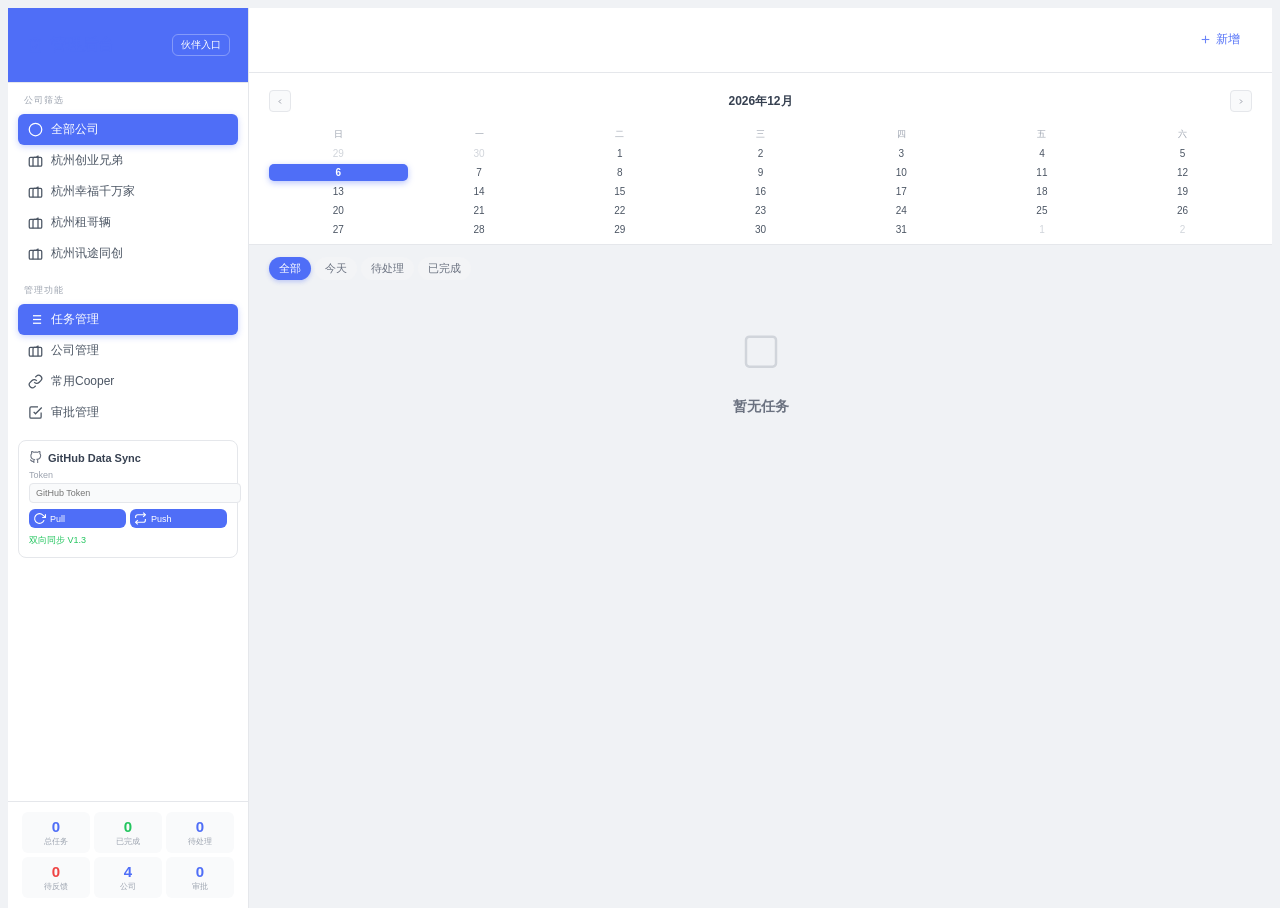
==== commit 166654fd: "Restore V1.3 2026-06-12 19:49" ====
--- a/admin.html
+++ b/admin.html
@@ -390,14 +390,22 @@
 
 /* --- Render --- */
 function render() {
-function render() {
-  ld(); renderCompanySidebar(); renderCal();
-  if (S.showView==='tasks') renderTaskList();
+  // Pull from GitHub to get partner updates first
+  GH.syncToLocal().then(function() {
+    ld(); renderCompanySidebar(); renderCal();
+    if (S.showView==='tasks') renderTaskList();
   else if (S.showView==='companies') renderCompanyMgmt();
   else if (S.showView==='coopers') renderCoopers();
   else if (S.showView==='approvals') renderApprovals();
   updateStats();
-}
+  }).catch(function() {
+    ld(); renderCompanySidebar(); renderCal();
+    if (S.showView==='tasks') renderTaskList();
+    else if (S.showView==='companies') renderCompanyMgmt();
+    else if (S.showView==='coopers') renderCoopers();
+    else if (S.showView==='approvals') renderApprovals();
+    updateStats();
+  });
  }
 
 /* --- Task List --- */
@@ -440,7 +448,7 @@
   return '<div class="tc '+cc+' '+pc+'"><div class="tck '+kc+'" onclick="tog(\''+t.id+'\')"><svg viewBox="0 0 24 24" fill="none" stroke="currentColor" stroke-width="3"><polyline points="20 6 9 17 4 12"/></svg></div><div class="tb"><div class="tt"><span class="tag tg-c">'+t.company+'</span>'+t.name+fb+dl+'</div>'+(t.desc?'<div class="td">'+t.desc+'</div>':'')+(t.link?'<a class="tl" href="'+t.link+'" target="_blank"><svg viewBox="0 0 24 24" fill="none" stroke="currentColor" stroke-width="2"><path d="M14 2H6a2 2 0 00-2 2v16a2 2 0 002 2h12a2 2 0 002-2V8z"/><polyline points="14 2 14 8 20 8"/></svg>'+(t.tableName||'打开表格')+'</a>':'')+'<div class="tm"><span class="tag tg-'+t.priority[0]+'">'+PL[t.priority]+'</span><span class="tag tg-'+(t.status==='done'?'d':'l')+'">'+SL[t.status]+'</span>'+(t.partner?'<span class="tag tg-f">'+t.partner+'</span>':'')+'</div></div><div class="ta"><button class="ta-btn" onclick="editTask(\''+t.id+'\')" title="编辑"><svg viewBox="0 0 24 24" fill="none" stroke="currentColor" stroke-width="2"><path d="M11 4H4a2 2 0 00-2 2v14a2 2 0 002 2h14a2 2 0 002-2v-7"/><path d="M18.5 2.5a2.121 2.121 0 013 3L12 15l-4 1 1-4 9.5-9.5z"/></svg></button><button class="ta-btn" onclick="delTask(\''+t.id+'\')" title="删除"><svg viewBox="0 0 24 24" fill="none" stroke="currentColor" stroke-width="2"><polyline points="3 6 5 6 21 6"/><path d="M19 6v14a2 2 0 01-2 2H7a2 2 0 01-2-2V6m3 0V4a2 2 0 012-2h4a2 2 0 012 2v2"/></svg></button></div></div>';
 }
 
-function tog(id) { var t=S.tasks.find(function(x){return x.id===id}); if(!t)return; t.status=t.status==='done'?'pending':'done'; sv(); render(); }
+function tog(id) { var t=S.tasks.find(function(x){return x.id===id}); if(!t)return; t.status=t.status==='done'?'pending':'done'; sv(); GH.autoPush(); render(); }
 
 /* --- Task CRUD (unchanged) --- */
 function showAdd() { S.editId=null; document.getElementById('tm-title').textContent='新增任务'; resetForm(); document.getElementById('task-modal').classList.add('sh'); }
@@ -500,9 +508,9 @@
   };
   if(S.editId){var t=S.tasks.find(function(x){return x.id===S.editId});if(t)Object.assign(t,d)}
   else{S.tasks.push({id:uid(),userNote:'',status:'pending',createdAt:Date.now()});Object.assign(S.tasks[S.tasks.length-1],d)}
-  sv();hideModal(); render();
-}
-function delTask(id){if(!confirm('确认删除？'))return;S.tasks=S.tasks.filter(function(x){return x.id!==id});sv();render();}
+  sv();hideModal(); GH.autoPush();render();
+}
+function delTask(id){if(!confirm('确认删除？'))return;S.tasks=S.tasks.filter(function(x){return x.id!==id});sv();GH.autoPush(); render();}
 
 /* --- Company Management --- */
 function renderCompanyMgmt() {
@@ -520,10 +528,10 @@
   });
   h+='</div>'; a.innerHTML=h;
 }
-function addCompany(){var n=document.getElementById('new-cname').value.trim();if(!n)return;if(S.companies.indexOf(n)>=0){alert('该公司已存在');return}S.companies.push(n);sv();render()}
-function delCompany(n){if(!confirm('确认删除公司"'+n+'"？'))return;S.companies=S.companies.filter(function(x){return x!==n});sv();render()}
-function addMember(comp){var id='nm-'+comp.replace(/[^a-zA-Z0-9\u4e00-\u9fa5]/g,'_');var inp=document.getElementById(id);var n=inp.value.trim();if(!n)return;if(!S.users[comp])S.users[comp]=[];if(S.users[comp].indexOf(n)>=0){alert('该成员已存在');return}S.users[comp].push(n);sv();render()}
-function removeMember(comp,user){if(!confirm('确认移除"'+user+'"？'))return;if(!S.users[comp])return;S.users[comp]=S.users[comp].filter(function(x){return x!==user});sv();render()}
+function addCompany(){var n=document.getElementById('new-cname').value.trim();if(!n)return;if(S.companies.indexOf(n)>=0){alert('该公司已存在');return}S.companies.push(n);sv();GH.autoPush(); render()}
+function delCompany(n){if(!confirm('确认删除公司"'+n+'"？'))return;S.companies=S.companies.filter(function(x){return x!==n});sv();GH.autoPush(); render()}
+function addMember(comp){var id='nm-'+comp.replace(/[^a-zA-Z0-9\u4e00-\u9fa5]/g,'_');var inp=document.getElementById(id);var n=inp.value.trim();if(!n)return;if(!S.users[comp])S.users[comp]=[];if(S.users[comp].indexOf(n)>=0){alert('该成员已存在');return}S.users[comp].push(n);sv();GH.autoPush(); render()}
+function removeMember(comp,user){if(!confirm('确认移除"'+user+'"？'))return;if(!S.users[comp])return;S.users[comp]=S.users[comp].filter(function(x){return x!==user});sv();GH.autoPush(); render()}
 
 /* --- Cooper Management --- */
 function renderCoopers() {
@@ -535,13 +543,13 @@
 }
 function showCooperModal(){document.getElementById('c-name').value='';document.getElementById('c-link').value='';var sel=document.getElementById('c-company');sel.innerHTML='<option value="__all__">全部公司</option>'+S.companies.map(function(c){return'<option value="'+c+'">'+c+'</option>'}).join('');document.getElementById('cooper-modal').classList.add('sh')}
 function hideCooperModal(){document.getElementById('cooper-modal').classList.remove('sh')}
-function saveCooper(){var n=document.getElementById('c-name').value.trim();var l=document.getElementById('c-link').value.trim();if(!n||!l){alert('请填写名称和链接');return}S.coopers.push({id:uid(),name:n,link:l,company:document.getElementById('c-company').value,byAdmin:true});sv();hideCooperModal(); render()}
-function delCooper(id){S.coopers=S.coopers.filter(function(x){return x.id!==id});sv();render()}
+function saveCooper(){var n=document.getElementById('c-name').value.trim();var l=document.getElementById('c-link').value.trim();if(!n||!l){alert('请填写名称和链接');return}S.coopers.push({id:uid(),name:n,link:l,company:document.getElementById('c-company').value,byAdmin:true});sv();hideCooperModal(); GH.autoPush();render()}
+function delCooper(id){S.coopers=S.coopers.filter(function(x){return x.id!==id});sv();GH.autoPush(); render()}
 
 /* --- Approvals --- */
 function renderApprovals(){var a=document.getElementById('admin-content');var pending=S.approvals.filter(function(a){return a.status==='pending'});var h='<div style="margin-bottom:16px"><h2 style="font-size:16px;font-weight:600">审批管理</h2></div>';if(!pending.length){h+='<div class="es"><h3>暂无待审批</h3></div>'}else{pending.forEach(function(a){h+='<div class="ai"><div class="at"><span class="an">'+a.from+' '+a.target+'</span><span class="ad">'+new Date(a.createdAt).toLocaleDateString()+'</span></div><div class="ar">'+a.reason+'</div><div class="aa"><button class="btn btn-sm btn-primary" onclick="appr(\''+a.id+'\')">同意</button><button class="btn btn-sm btn-danger" onclick="rej(\''+a.id+'\')">拒绝</button></div></div>'})}a.innerHTML=h}
-function appr(id){var a=S.approvals.find(function(x){return x.id===id});if(!a)return;a.status='approved';sv();render()}
-function rej(id){var a=S.approvals.find(function(x){return x.id===id});if(!a)return;a.status='rejected';sv();render()}
+function appr(id){var a=S.approvals.find(function(x){return x.id===id});if(!a)return;a.status='approved';sv();GH.autoPush(); render()}
+function rej(id){var a=S.approvals.find(function(x){return x.id===id});if(!a)return;a.status='rejected';sv();GH.autoPush(); render()}
 
 /* --- Stats --- */
 function updateStats() {
@@ -563,7 +571,7 @@
 </script>
 <script src="js/github-sync.js"></script>
 <script>
-(function(){var el=document.getElementById('admin-sync-section');if(el)el.remove();})();
+document.getElementById('admin-sync-section').innerHTML=GH.renderSyncPanel();
 init();
 </script>
 </body>
@@ -574,5 +582,3 @@
 
 
 
-
-
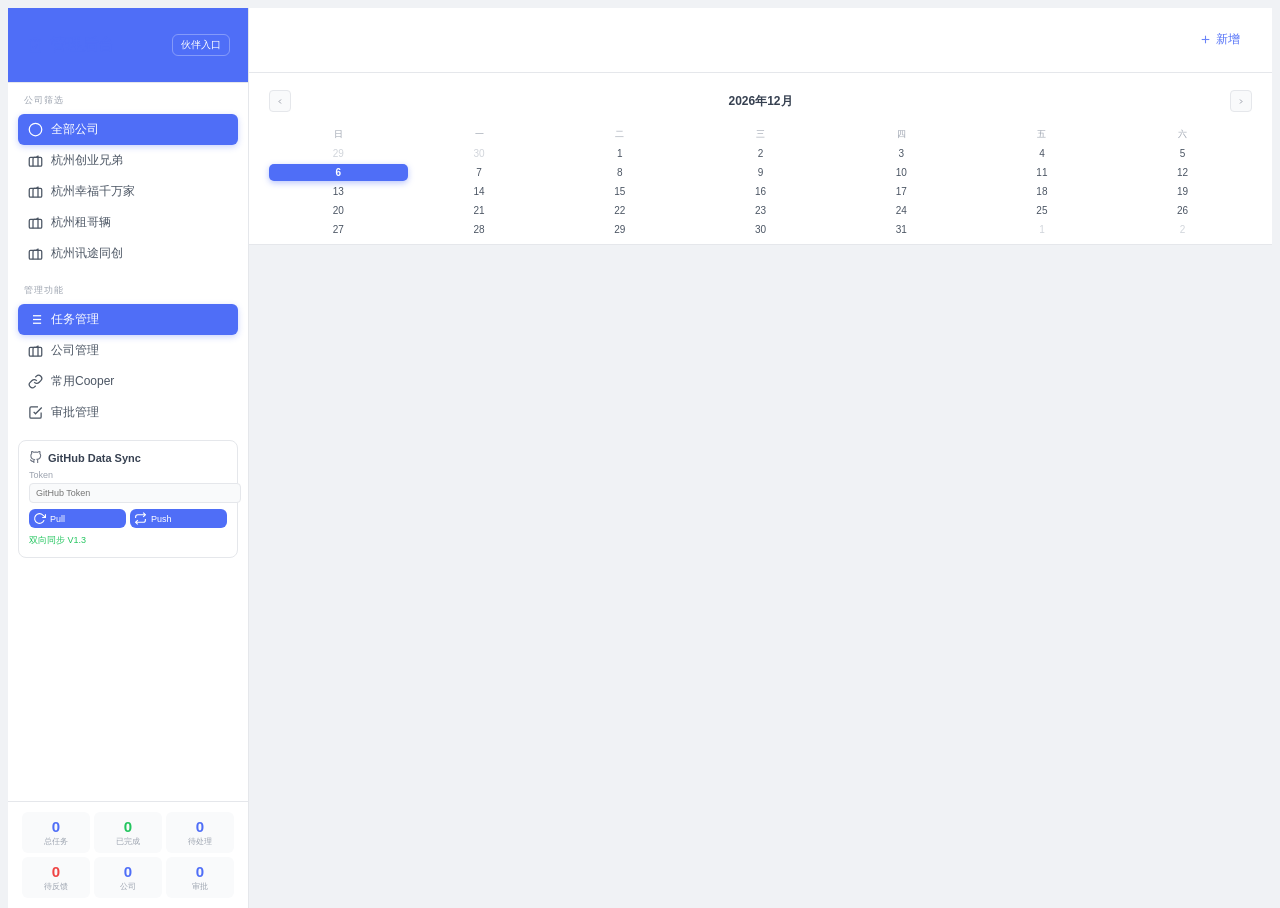
==== commit a3812556: "Fix render() - remove GH.syncToLocal blocking call" ====
--- a/admin.html
+++ b/admin.html
@@ -1,580 +1,551 @@
-<!DOCTYPE html>
-<html lang="zh-CN">
-<head>
-<meta charset="UTF-8">
-<meta name="viewport" content="width=device-width, initial-scale=1.0">
-<title>TaskHub 管理后台</title>
-<style>
-:root{--primary:#4F6EF7;--primary-light:#7B9AFF;--primary-dark:#3A56D4;--success:#22C55E;--success-light:#BBF7D0;--warning:#F59E0B;--warning-light:#FDE68A;--danger:#EF4444;--danger-light:#FEE2E2;--gray-50:#F9FAFB;--gray-100:#F3F4F6;--gray-200:#E5E7EB;--gray-300:#D1D5DB;--gray-400:#9CA3AF;--gray-500:#6B7280;--gray-600:#4B5563;--gray-700:#374151;--gray-800:#1F2937;--bg:#F0F2F5;--card:#FFFFFF;--radius:10px;--shadow:0 2px 8px rgba(0,0,0,0.06)}
-/* Sidebar header accent */
-.sidebar-header{background:var(--primary);color:white;border-bottom:none}
-.sidebar-header h1{color:white}
-.sidebar-header .btn-outline{border-color:rgba(255,255,255,0.3);color:white}
-.nav-item.active{background:var(--primary);color:white;box-shadow:0 2px 6px rgba(79,110,247,0.3)}
-
-/* Main header accent */
-.main-header{background:linear-gradient(135deg,var(--primary),var(--primary-dark));color:white;border-bottom:none}
-.main-header h2{color:white}
-.main-header .acf label{color:rgba(255,255,255,0.7)}
-.main-header .acf select{background:rgba(255,255,255,0.15);border-color:rgba(255,255,255,0.2);color:white}
-.main-header .search-bar input{background:rgba(255,255,255,0.15);border-color:rgba(255,255,255,0.2);color:white}
-.main-header .search-bar input::placeholder{color:rgba(255,255,255,0.5)}
-.main-header .search-bar svg{color:rgba(255,255,255,0.5)}
-.main-header .btn-primary{background:white;color:var(--primary)}
-.main-header .btn-primary:hover{background:var(--gray-100)}
-
-/* Task card visual */
-.tc:hover{border-color:var(--primary-light);box-shadow:var(--shadow)}
-.tck{transition:all .2s}
-.tck:hover{border-color:var(--primary-light)}
-.ta-btn:hover{background:var(--gray-100);border-color:var(--primary-light)}
-.ta-btn:hover svg{color:var(--primary)}
-.tl:hover{background:rgba(79,110,247,0.15);transform:translateY(-1px)}
-
-/* Calendar */
-.cal-wrap{background:linear-gradient(180deg,var(--card) 0%,var(--gray-50) 100%)}
-.cal-day.today{box-shadow:0 2px 6px rgba(79,110,247,0.4)}
-.cal-nav-btn:hover{background:var(--primary-light);border-color:var(--primary-light)}
-.cal-nav-btn:hover svg{color:white}
-
-/* Filter tabs */
-.filter-tab.active{background:var(--primary);color:white;box-shadow:0 2px 4px rgba(79,110,247,0.3)}
-/* ===== Admin Page Layout ===== */
-html,body{height:100%;overflow:hidden}
-body{font-family:-apple-system,BlinkMacSystemFont,'Segoe UI','PingFang SC','Microsoft YaHei',sans-serif;background:var(--bg);color:var(--gray-800);display:flex;flex-direction:column}
-.app{flex:1;display:flex;overflow:hidden;min-height:0}
-
-/* Sidebar */
-.sidebar{width:240px;min-width:240px;background:var(--card);border-right:1px solid var(--gray-200);display:flex;flex-direction:column;overflow:hidden}
-.sidebar-header{padding:16px 18px;border-bottom:1px solid var(--gray-200);display:flex;align-items:center;justify-content:space-between}
-.sidebar-header h1{font-size:16px;font-weight:700;color:var(--primary);display:flex;align-items:center;gap:6px}
-.sidebar-header h1 svg{width:18px;height:18px}
-.sidebar-nav{padding:8px 10px;overflow-y:auto;flex:1}
-.nav-section{margin-bottom:12px}
-.nav-section-title{font-size:9px;color:var(--gray-400);text-transform:uppercase;letter-spacing:1px;padding:3px 6px;margin-bottom:4px}
-.nav-item{display:flex;align-items:center;gap:8px;padding:7px 10px;border-radius:6px;font-size:12px;color:var(--gray-600);cursor:pointer;transition:all .15s}
-.nav-item:hover{background:var(--gray-100)}
-.nav-item.active{background:var(--primary);color:white}
-.nav-item svg{width:15px;height:15px;flex-shrink:0}
-.nav-item .s-badge{background:var(--danger);color:white;font-size:9px;padding:1px 5px;border-radius:8px;margin-left:auto}
-.sidebar-footer{padding:10px 14px;border-top:1px solid var(--gray-200)}
-.stat-grid{display:grid;grid-template-columns:1fr 1fr 1fr;gap:4px}
-.stat-item{padding:6px;border-radius:6px;background:var(--gray-50);text-align:center}
-.stat-item .sv{font-size:15px;font-weight:700;color:var(--primary)}
-.stat-item .sl{font-size:8px;color:var(--gray-400);margin-top:1px}
-.stat-item.done .sv{color:var(--success)}
-.stat-item.danger .sv{color:var(--danger)}
-
-/* Main Content */
-.main{flex:1;display:flex;flex-direction:column;overflow:hidden;min-width:0}
-
-/* Header */
-.main-header{padding:10px 20px;background:var(--card);border-bottom:1px solid var(--gray-200);display:flex;align-items:center;gap:12px;flex-shrink:0}
-.main-header h2{font-size:15px;font-weight:600;white-space:nowrap}
-.header-left{display:flex;align-items:center;gap:8px}
-.header-right{margin-left:auto;display:flex;align-items:center;gap:8px}
-.search-bar{position:relative;width:200px}
-.search-bar input{width:100%;padding:6px 10px 6px 28px;border:1px solid var(--gray-200);border-radius:6px;font-size:11px;background:var(--gray-50);outline:none}
-.search-bar input:focus{border-color:var(--primary);background:white}
-.search-bar svg{position:absolute;left:8px;top:50%;transform:translateY(-50%);width:13px;height:13px;color:var(--gray-400)}
-.acf{display:flex;align-items:center;gap:6px}
-.acf select{padding:5px 8px;border:1px solid var(--gray-200);border-radius:5px;font-size:11px;background:var(--gray-50);outline:none}
-.acf label{font-size:11px;color:var(--gray-500)}
-
-/* Content body */
-.main-content{flex:1;display:flex;flex-direction:column;overflow:hidden}
-
-/* Calendar */
-.cal-wrap{padding:8px 20px 6px;background:var(--card);border-bottom:1px solid var(--gray-200);flex-shrink:0}
-.cal-nav{display:flex;align-items:center;justify-content:space-between;margin-bottom:4px}
-.cal-nav h3{font-size:12px;font-weight:600;color:var(--gray-700)}
-.cal-nav-btn{width:22px;height:22px;border-radius:4px;border:1px solid var(--gray-200);background:var(--gray-50);cursor:pointer;display:flex;align-items:center;justify-content:center}
-.cal-nav-btn svg{width:11px;height:11px;color:var(--gray-500)}
-.cal-grid{display:grid;grid-template-columns:repeat(7,1fr);gap:2px;text-align:center}
-.cal-grid .cw{font-size:9px;color:var(--gray-400);padding:2px}
-.cal-day{padding:3px 2px;border-radius:5px;font-size:10px;color:var(--gray-600);cursor:pointer;position:relative}
-.cal-day:hover{background:var(--gray-100)}
-.cal-day.today{background:var(--primary);color:white;font-weight:600}
-.cal-day.sel{background:var(--primary-dark);color:white}
-.cal-day.has-task::after{content:'';position:absolute;bottom:1px;left:50%;transform:translateX(-50%);width:4px;height:4px;border-radius:50%;background:var(--success)}
-.cal-day.om{color:var(--gray-300)}
-
-/* Task Area */
-.task-area{flex:1;padding:12px 20px;overflow-y:auto}
-
-/* Filter Tabs */
-.filter-tabs{display:flex;gap:4px;margin-bottom:10px}
-.filter-tab{padding:4px 10px;border-radius:12px;font-size:11px;border:none;background:var(--gray-100);color:var(--gray-500);cursor:pointer}
-.filter-tab.active{background:var(--primary);color:white}
-
-/* Buttons */
-.btn{display:inline-flex;align-items:center;gap:4px;padding:6px 12px;border-radius:6px;font-size:12px;font-weight:500;cursor:pointer;border:none;transition:all .15s}
-.btn svg{width:13px;height:13px}
-.btn-primary{background:var(--primary);color:white}
-.btn-primary:hover{background:var(--primary-dark)}
-.btn-outline{background:transparent;border:1px solid var(--gray-300);color:var(--gray-600)}
-.btn-danger{background:var(--danger);color:white}
-.btn-sm{padding:4px 8px;font-size:10px}
-
-/* ===== Task Card ===== */
-.tc{background:var(--card);border-radius:8px;padding:10px 12px;margin-bottom:6px;border:1px solid var(--gray-200);display:flex;gap:8px;align-items:flex-start;transition:all .15s}
-.tc:hover{border-color:var(--primary-light);box-shadow:var(--shadow)}
-.tc.com{opacity:0.5}
-.tc.ph{border-left:3px solid var(--danger)}
-.tc.pm{border-left:3px solid var(--warning)}
-.tc.pl{border-left:3px solid var(--gray-300)}
-.tck{width:18px;height:18px;border-radius:4px;border:2px solid var(--gray-300);cursor:pointer;display:flex;align-items:center;justify-content:center;flex-shrink:0;margin-top:1px}
-.tck.ch{background:var(--success);border-color:var(--success)}
-.tck.ch svg{color:white}
-.tck svg{width:11px;height:11px;color:transparent}
-.tb{flex:1;min-width:0}
-.tt{font-size:13px;font-weight:500;color:var(--gray-800);display:flex;align-items:center;gap:6px;flex-wrap:wrap}
-.td{font-size:11px;color:var(--gray-500);margin-top:3px}
-.tl{font-size:11px;color:var(--primary);text-decoration:none;display:inline-flex;align-items:center;gap:3px;margin-top:4px;padding:3px 6px;background:rgba(79,110,247,0.08);border-radius:4px}
-.tl:hover{background:rgba(79,110,247,0.15)}
-.tl svg{width:11px;height:11px}
-.tm{display:flex;gap:3px;margin-top:5px;flex-wrap:wrap;align-items:center}
-.tag{font-size:9px;padding:1px 5px;border-radius:3px;font-weight:500}
-.tg-c{background:rgba(79,110,247,0.08);color:var(--primary)}
-.tg-h{background:var(--danger-light);color:var(--danger)}
-.tg-m{background:var(--warning-light);color:var(--warning)}
-.tg-l{background:var(--gray-100);color:var(--gray-500)}
-.tg-d{background:var(--success-light);color:var(--success)}
-.tg-f{background:var(--warning-light);color:var(--warning)}
-.ta{display:flex;gap:2px;flex-shrink:0}
-.ta-btn{width:22px;height:22px;border-radius:4px;border:1px solid var(--gray-200);background:transparent;cursor:pointer;display:flex;align-items:center;justify-content:center}
-.ta-btn svg{width:11px;height:11px;color:var(--gray-400)}
-.ta-btn:hover{background:var(--gray-100)}
-
-/* Empty */
-.es{text-align:center;padding:40px 20px;color:var(--gray-400)}
-.es svg{width:40px;height:40px;color:var(--gray-300);margin-bottom:10px}
-.es h3{font-size:14px;color:var(--gray-500)}
-
-/* ===== Modal ===== */
-.mo{position:fixed;top:0;left:0;right:0;bottom:0;background:rgba(0,0,0,0.4);display:flex;align-items:center;justify-content:center;z-index:500;opacity:0;pointer-events:none;transition:opacity .2s}
-.mo.sh{opacity:1;pointer-events:auto}
-.md{background:var(--card);border-radius:12px;width:480px;max-width:92vw;padding:20px;box-shadow:0 20px 60px rgba(0,0,0,0.15);max-height:90vh;overflow-y:auto}
-.mh{display:flex;align-items:center;justify-content:space-between;margin-bottom:14px}
-.mh h3{font-size:15px;font-weight:600}
-.mc{width:26px;height:26px;border-radius:5px;border:none;background:var(--gray-100);cursor:pointer;display:flex;align-items:center;justify-content:center}
-.mc svg{width:13px;height:13px;color:var(--gray-500)}
-.fg{margin-bottom:10px}
-.fg label{font-size:11px;font-weight:500;color:var(--gray-700);display:block;margin-bottom:3px}
-.fg input,.fg select,.fg textarea{width:100%;padding:6px 8px;border:1px solid var(--gray-200);border-radius:5px;font-size:12px;outline:none;background:var(--gray-50)}
-.fg input:focus,.fg select:focus,.fg textarea:focus{border-color:var(--primary);background:white}
-.fg textarea{min-height:50px;resize:vertical}
-.fr{display:flex;gap:8px}
-.fr .fg{flex:1}
-.fa{display:flex;gap:6px;justify-content:flex-end;margin-top:14px;padding-top:10px;border-top:1px solid var(--gray-100)}
-
-/* Approval */
-.al{max-height:300px;overflow-y:auto}
-.ai{padding:8px;border:1px solid var(--gray-200);border-radius:6px;margin-bottom:6px}
-.ai .at{display:flex;align-items:center;justify-content:space-between;margin-bottom:4px}
-.ai .at .an{font-weight:600;font-size:12px;color:var(--gray-700)}
-.ai .at .ad{font-size:10px;color:var(--gray-400)}
-.ai .ar{font-size:11px;color:var(--gray-600);margin-bottom:6px;padding:4px;background:var(--gray-50);border-radius:3px}
-.ai .aa{display:flex;gap:4px;justify-content:flex-end}
-
-/* Cooper */
-.cp-item{display:flex;align-items:center;gap:6px;padding:6px 10px;border:1px solid var(--gray-100);border-radius:6px;font-size:12px;margin-bottom:4px;text-decoration:none;color:var(--gray-600);background:var(--card)}
-.cp-item:hover{background:rgba(79,110,247,0.04)}
-.cp-item svg{width:13px;height:13px;color:var(--primary);flex-shrink:0}
-.cp-item .cn{flex:1;overflow:hidden;text-overflow:ellipsis;white-space:nowrap}
-.cp-item .cd{width:20px;height:20px;border:none;background:transparent;cursor:pointer;font-size:10px;color:var(--gray-400);border-radius:3px;display:flex;align-items:center;justify-content:center}
-.cp-item .cd:hover{background:var(--danger-light);color:var(--danger)}
-
-/* Company Management */
-.cm-grid{display:grid;grid-template-columns:repeat(auto-fill,minmax(320px,1fr));gap:14px}
-.cm-card{background:var(--card);border-radius:10px;border:1px solid var(--gray-200);overflow:hidden}
-.cm-card:hover{box-shadow:var(--shadow)}
-.cm-head{display:flex;align-items:center;gap:8px;padding:12px 14px;background:var(--gray-50);border-bottom:1px solid var(--gray-100)}
-.cm-head .cm-icon{width:32px;height:32px;border-radius:8px;background:var(--primary);color:white;display:flex;align-items:center;justify-content:center;font-size:14px;font-weight:700;flex-shrink:0}
-.cm-head .cm-info{flex:1}
-.cm-head .cm-name{font-size:13px;font-weight:600;color:var(--gray-800)}
-.cm-head .cm-count{font-size:10px;color:var(--gray-400)}
-.cm-head .cm-del{border:none;background:transparent;cursor:pointer;font-size:11px;color:var(--gray-400);padding:4px 8px;border-radius:4px}
-.cm-head .cm-del:hover{background:var(--danger-light);color:var(--danger)}
-.cm-body{padding:10px 14px}
-.cm-members{display:flex;flex-wrap:wrap;gap:4px;min-height:28px;margin-bottom:8px}
-.cm-chip{font-size:11px;background:rgba(79,110,247,0.08);color:var(--primary);padding:3px 8px;border-radius:12px;display:inline-flex;align-items:center;gap:4px}
-.cm-chip .chip-x{font-size:9px;cursor:pointer;color:var(--gray-400);padding:0 2px}
-.cm-chip .chip-x:hover{color:var(--danger)}
-.cm-empty{font-size:11px;color:var(--gray-400);padding:4px 0}
-.cm-add-row{display:flex;gap:4px}
-.cm-add-row input{flex:1;padding:5px 8px;border:1px solid var(--gray-200);border-radius:4px;font-size:11px;outline:none;background:var(--gray-50)}
-.cm-add-row input:focus{border-color:var(--primary)}
-.cm-add-row button{padding:5px 10px;border-radius:4px;border:none;background:var(--primary);color:white;font-size:11px;cursor:pointer;white-space:nowrap}
-.cm-add-form{display:flex;gap:6px;align-items:center}
-.cm-add-form input{flex:1;padding:8px 12px;border:1px solid var(--gray-200);border-radius:6px;font-size:13px;outline:none}
-.cm-add-form input:focus{border-color:var(--primary)}
-
-/* GitHub Sync */
-.gh-sync-panel{background:var(--card);border:1px solid var(--gray-200);border-radius:8px;padding:10px;margin-top:8px}
-.gh-sync-panel .gh-header{display:flex;align-items:center;gap:6px;font-size:11px;font-weight:600;color:var(--gray-700);margin-bottom:6px}
-.gh-sync-panel .gh-header svg{width:13px;height:13px;color:var(--gray-500)}
-.gh-sync-panel .gh-row{margin-bottom:6px}
-.gh-sync-panel .gh-row label{font-size:9px;color:var(--gray-400);display:block;margin-bottom:2px}
-.gh-sync-panel .gh-row input{width:100%;padding:4px 6px;border:1px solid var(--gray-200);border-radius:4px;font-size:9px;outline:none;background:var(--gray-50)}
-.gh-sync-panel .gh-row input:focus{border-color:var(--primary)}
-.gh-sync-panel .gh-actions{display:flex;gap:4px}
-.gh-sync-panel .gh-actions button{flex:1;padding:3px 4px;font-size:9px;white-space:nowrap}
-.gh-sync-panel .gh-status{font-size:9px;margin-top:4px;padding:3px 6px;border-radius:4px;display:none}
-.gh-sync-panel .gh-status.ok{background:var(--success-light);color:var(--success);display:block}
-.gh-sync-panel .gh-status.err{background:var(--danger-light);color:var(--danger);display:block}
-
-/* Scrollbar */
-::-webkit-scrollbar{width:4px}
+<!DOCTYPE html>
+<html lang="zh-CN">
+<head>
+<meta charset="UTF-8">
+<meta name="viewport" content="width=device-width, initial-scale=1.0">
+<title>TaskHub 管理后台</title>
+<style>
+:root{--primary:#4F6EF7;--primary-light:#7B9AFF;--primary-dark:#3A56D4;--success:#22C55E;--success-light:#BBF7D0;--warning:#F59E0B;--warning-light:#FDE68A;--danger:#EF4444;--danger-light:#FEE2E2;--gray-50:#F9FAFB;--gray-100:#F3F4F6;--gray-200:#E5E7EB;--gray-300:#D1D5DB;--gray-400:#9CA3AF;--gray-500:#6B7280;--gray-600:#4B5563;--gray-700:#374151;--gray-800:#1F2937;--bg:#F0F2F5;--card:#FFFFFF;--radius:10px;--shadow:0 2px 8px rgba(0,0,0,0.06)}
+/* Sidebar header accent */
+.sidebar-header{background:var(--primary);color:white;border-bottom:none}
+.sidebar-header h1{color:white}
+.sidebar-header .btn-outline{border-color:rgba(255,255,255,0.3);color:white}
+.nav-item.active{background:var(--primary);color:white;box-shadow:0 2px 6px rgba(79,110,247,0.3)}
+
+/* Main header accent */
+.main-header{background:linear-gradient(135deg,var(--primary),var(--primary-dark));color:white;border-bottom:none}
+.main-header h2{color:white}
+.main-header .acf label{color:rgba(255,255,255,0.7)}
+.main-header .acf select{background:rgba(255,255,255,0.15);border-color:rgba(255,255,255,0.2);color:white}
+.main-header .search-bar input{background:rgba(255,255,255,0.15);border-color:rgba(255,255,255,0.2);color:white}
+.main-header .search-bar input::placeholder{color:rgba(255,255,255,0.5)}
+.main-header .search-bar svg{color:rgba(255,255,255,0.5)}
+.main-header .btn-primary{background:white;color:var(--primary)}
+.main-header .btn-primary:hover{background:var(--gray-100)}
+
+/* Task card visual */
+.tc:hover{border-color:var(--primary-light);box-shadow:var(--shadow)}
+.tck{transition:all .2s}
+.tck:hover{border-color:var(--primary-light)}
+.ta-btn:hover{background:var(--gray-100);border-color:var(--primary-light)}
+.ta-btn:hover svg{color:var(--primary)}
+.tl:hover{background:rgba(79,110,247,0.15);transform:translateY(-1px)}
+
+/* Calendar */
+.cal-wrap{background:linear-gradient(180deg,var(--card) 0%,var(--gray-50) 100%)}
+.cal-day.today{box-shadow:0 2px 6px rgba(79,110,247,0.4)}
+.cal-nav-btn:hover{background:var(--primary-light);border-color:var(--primary-light)}
+.cal-nav-btn:hover svg{color:white}
+
+/* Filter tabs */
+.filter-tab.active{background:var(--primary);color:white;box-shadow:0 2px 4px rgba(79,110,247,0.3)}
+/* ===== Admin Page Layout ===== */
+html,body{height:100%;overflow:hidden}
+body{font-family:-apple-system,BlinkMacSystemFont,'Segoe UI','PingFang SC','Microsoft YaHei',sans-serif;background:var(--bg);color:var(--gray-800);display:flex;flex-direction:column}
+.app{flex:1;display:flex;overflow:hidden;min-height:0}
+
+/* Sidebar */
+.sidebar{width:240px;min-width:240px;background:var(--card);border-right:1px solid var(--gray-200);display:flex;flex-direction:column;overflow:hidden}
+.sidebar-header{padding:16px 18px;border-bottom:1px solid var(--gray-200);display:flex;align-items:center;justify-content:space-between}
+.sidebar-header h1{font-size:16px;font-weight:700;color:var(--primary);display:flex;align-items:center;gap:6px}
+.sidebar-header h1 svg{width:18px;height:18px}
+.sidebar-nav{padding:8px 10px;overflow-y:auto;flex:1}
+.nav-section{margin-bottom:12px}
+.nav-section-title{font-size:9px;color:var(--gray-400);text-transform:uppercase;letter-spacing:1px;padding:3px 6px;margin-bottom:4px}
+.nav-item{display:flex;align-items:center;gap:8px;padding:7px 10px;border-radius:6px;font-size:12px;color:var(--gray-600);cursor:pointer;transition:all .15s}
+.nav-item:hover{background:var(--gray-100)}
+.nav-item.active{background:var(--primary);color:white}
+.nav-item svg{width:15px;height:15px;flex-shrink:0}
+.nav-item .s-badge{background:var(--danger);color:white;font-size:9px;padding:1px 5px;border-radius:8px;margin-left:auto}
+.sidebar-footer{padding:10px 14px;border-top:1px solid var(--gray-200)}
+.stat-grid{display:grid;grid-template-columns:1fr 1fr 1fr;gap:4px}
+.stat-item{padding:6px;border-radius:6px;background:var(--gray-50);text-align:center}
+.stat-item .sv{font-size:15px;font-weight:700;color:var(--primary)}
+.stat-item .sl{font-size:8px;color:var(--gray-400);margin-top:1px}
+.stat-item.done .sv{color:var(--success)}
+.stat-item.danger .sv{color:var(--danger)}
+
+/* Main Content */
+.main{flex:1;display:flex;flex-direction:column;overflow:hidden;min-width:0}
+
+/* Header */
+.main-header{padding:10px 20px;background:var(--card);border-bottom:1px solid var(--gray-200);display:flex;align-items:center;gap:12px;flex-shrink:0}
+.main-header h2{font-size:15px;font-weight:600;white-space:nowrap}
+.header-left{display:flex;align-items:center;gap:8px}
+.header-right{margin-left:auto;display:flex;align-items:center;gap:8px}
+.search-bar{position:relative;width:200px}
+.search-bar input{width:100%;padding:6px 10px 6px 28px;border:1px solid var(--gray-200);border-radius:6px;font-size:11px;background:var(--gray-50);outline:none}
+.search-bar input:focus{border-color:var(--primary);background:white}
+.search-bar svg{position:absolute;left:8px;top:50%;transform:translateY(-50%);width:13px;height:13px;color:var(--gray-400)}
+.acf{display:flex;align-items:center;gap:6px}
+.acf select{padding:5px 8px;border:1px solid var(--gray-200);border-radius:5px;font-size:11px;background:var(--gray-50);outline:none}
+.acf label{font-size:11px;color:var(--gray-500)}
+
+/* Content body */
+.main-content{flex:1;display:flex;flex-direction:column;overflow:hidden}
+
+/* Calendar */
+.cal-wrap{padding:8px 20px 6px;background:var(--card);border-bottom:1px solid var(--gray-200);flex-shrink:0}
+.cal-nav{display:flex;align-items:center;justify-content:space-between;margin-bottom:4px}
+.cal-nav h3{font-size:12px;font-weight:600;color:var(--gray-700)}
+.cal-nav-btn{width:22px;height:22px;border-radius:4px;border:1px solid var(--gray-200);background:var(--gray-50);cursor:pointer;display:flex;align-items:center;justify-content:center}
+.cal-nav-btn svg{width:11px;height:11px;color:var(--gray-500)}
+.cal-grid{display:grid;grid-template-columns:repeat(7,1fr);gap:2px;text-align:center}
+.cal-grid .cw{font-size:9px;color:var(--gray-400);padding:2px}
+.cal-day{padding:3px 2px;border-radius:5px;font-size:10px;color:var(--gray-600);cursor:pointer;position:relative}
+.cal-day:hover{background:var(--gray-100)}
+.cal-day.today{background:var(--primary);color:white;font-weight:600}
+.cal-day.sel{background:var(--primary-dark);color:white}
+.cal-day.has-task::after{content:'';position:absolute;bottom:1px;left:50%;transform:translateX(-50%);width:4px;height:4px;border-radius:50%;background:var(--success)}
+.cal-day.om{color:var(--gray-300)}
+
+/* Task Area */
+.task-area{flex:1;padding:12px 20px;overflow-y:auto}
+
+/* Filter Tabs */
+.filter-tabs{display:flex;gap:4px;margin-bottom:10px}
+.filter-tab{padding:4px 10px;border-radius:12px;font-size:11px;border:none;background:var(--gray-100);color:var(--gray-500);cursor:pointer}
+.filter-tab.active{background:var(--primary);color:white}
+
+/* Buttons */
+.btn{display:inline-flex;align-items:center;gap:4px;padding:6px 12px;border-radius:6px;font-size:12px;font-weight:500;cursor:pointer;border:none;transition:all .15s}
+.btn svg{width:13px;height:13px}
+.btn-primary{background:var(--primary);color:white}
+.btn-primary:hover{background:var(--primary-dark)}
+.btn-outline{background:transparent;border:1px solid var(--gray-300);color:var(--gray-600)}
+.btn-danger{background:var(--danger);color:white}
+.btn-sm{padding:4px 8px;font-size:10px}
+
+/* ===== Task Card ===== */
+.tc{background:var(--card);border-radius:8px;padding:10px 12px;margin-bottom:6px;border:1px solid var(--gray-200);display:flex;gap:8px;align-items:flex-start;transition:all .15s}
+.tc:hover{border-color:var(--primary-light);box-shadow:var(--shadow)}
+.tc.com{opacity:0.5}
+.tc.ph{border-left:3px solid var(--danger)}
+.tc.pm{border-left:3px solid var(--warning)}
+.tc.pl{border-left:3px solid var(--gray-300)}
+.tck{width:18px;height:18px;border-radius:4px;border:2px solid var(--gray-300);cursor:pointer;display:flex;align-items:center;justify-content:center;flex-shrink:0;margin-top:1px}
+.tck.ch{background:var(--success);border-color:var(--success)}
+.tck.ch svg{color:white}
+.tck svg{width:11px;height:11px;color:transparent}
+.tb{flex:1;min-width:0}
+.tt{font-size:13px;font-weight:500;color:var(--gray-800);display:flex;align-items:center;gap:6px;flex-wrap:wrap}
+.td{font-size:11px;color:var(--gray-500);margin-top:3px}
+.tl{font-size:11px;color:var(--primary);text-decoration:none;display:inline-flex;align-items:center;gap:3px;margin-top:4px;padding:3px 6px;background:rgba(79,110,247,0.08);border-radius:4px}
+.tl:hover{background:rgba(79,110,247,0.15)}
+.tl svg{width:11px;height:11px}
+.tm{display:flex;gap:3px;margin-top:5px;flex-wrap:wrap;align-items:center}
+.tag{font-size:9px;padding:1px 5px;border-radius:3px;font-weight:500}
+.tg-c{background:rgba(79,110,247,0.08);color:var(--primary)}
+.tg-h{background:var(--danger-light);color:var(--danger)}
+.tg-m{background:var(--warning-light);color:var(--warning)}
+.tg-l{background:var(--gray-100);color:var(--gray-500)}
+.tg-d{background:var(--success-light);color:var(--success)}
+.tg-f{background:var(--warning-light);color:var(--warning)}
+.ta{display:flex;gap:2px;flex-shrink:0}
+.ta-btn{width:22px;height:22px;border-radius:4px;border:1px solid var(--gray-200);background:transparent;cursor:pointer;display:flex;align-items:center;justify-content:center}
+.ta-btn svg{width:11px;height:11px;color:var(--gray-400)}
+.ta-btn:hover{background:var(--gray-100)}
+
+/* Empty */
+.es{text-align:center;padding:40px 20px;color:var(--gray-400)}
+.es svg{width:40px;height:40px;color:var(--gray-300);margin-bottom:10px}
+.es h3{font-size:14px;color:var(--gray-500)}
+
+/* ===== Modal ===== */
+.mo{position:fixed;top:0;left:0;right:0;bottom:0;background:rgba(0,0,0,0.4);display:flex;align-items:center;justify-content:center;z-index:500;opacity:0;pointer-events:none;transition:opacity .2s}
+.mo.sh{opacity:1;pointer-events:auto}
+.md{background:var(--card);border-radius:12px;width:480px;max-width:92vw;padding:20px;box-shadow:0 20px 60px rgba(0,0,0,0.15);max-height:90vh;overflow-y:auto}
+.mh{display:flex;align-items:center;justify-content:space-between;margin-bottom:14px}
+.mh h3{font-size:15px;font-weight:600}
+.mc{width:26px;height:26px;border-radius:5px;border:none;background:var(--gray-100);cursor:pointer;display:flex;align-items:center;justify-content:center}
+.mc svg{width:13px;height:13px;color:var(--gray-500)}
+.fg{margin-bottom:10px}
+.fg label{font-size:11px;font-weight:500;color:var(--gray-700);display:block;margin-bottom:3px}
+.fg input,.fg select,.fg textarea{width:100%;padding:6px 8px;border:1px solid var(--gray-200);border-radius:5px;font-size:12px;outline:none;background:var(--gray-50)}
+.fg input:focus,.fg select:focus,.fg textarea:focus{border-color:var(--primary);background:white}
+.fg textarea{min-height:50px;resize:vertical}
+.fr{display:flex;gap:8px}
+.fr .fg{flex:1}
+.fa{display:flex;gap:6px;justify-content:flex-end;margin-top:14px;padding-top:10px;border-top:1px solid var(--gray-100)}
+
+/* Approval */
+.al{max-height:300px;overflow-y:auto}
+.ai{padding:8px;border:1px solid var(--gray-200);border-radius:6px;margin-bottom:6px}
+.ai .at{display:flex;align-items:center;justify-content:space-between;margin-bottom:4px}
+.ai .at .an{font-weight:600;font-size:12px;color:var(--gray-700)}
+.ai .at .ad{font-size:10px;color:var(--gray-400)}
+.ai .ar{font-size:11px;color:var(--gray-600);margin-bottom:6px;padding:4px;background:var(--gray-50);border-radius:3px}
+.ai .aa{display:flex;gap:4px;justify-content:flex-end}
+
+/* Cooper */
+.cp-item{display:flex;align-items:center;gap:6px;padding:6px 10px;border:1px solid var(--gray-100);border-radius:6px;font-size:12px;margin-bottom:4px;text-decoration:none;color:var(--gray-600);background:var(--card)}
+.cp-item:hover{background:rgba(79,110,247,0.04)}
+.cp-item svg{width:13px;height:13px;color:var(--primary);flex-shrink:0}
+.cp-item .cn{flex:1;overflow:hidden;text-overflow:ellipsis;white-space:nowrap}
+.cp-item .cd{width:20px;height:20px;border:none;background:transparent;cursor:pointer;font-size:10px;color:var(--gray-400);border-radius:3px;display:flex;align-items:center;justify-content:center}
+.cp-item .cd:hover{background:var(--danger-light);color:var(--danger)}
+
+/* Company Management */
+.cm-grid{display:grid;grid-template-columns:repeat(auto-fill,minmax(320px,1fr));gap:14px}
+.cm-card{background:var(--card);border-radius:10px;border:1px solid var(--gray-200);overflow:hidden}
+.cm-card:hover{box-shadow:var(--shadow)}
+.cm-head{display:flex;align-items:center;gap:8px;padding:12px 14px;background:var(--gray-50);border-bottom:1px solid var(--gray-100)}
+.cm-head .cm-icon{width:32px;height:32px;border-radius:8px;background:var(--primary);color:white;display:flex;align-items:center;justify-content:center;font-size:14px;font-weight:700;flex-shrink:0}
+.cm-head .cm-info{flex:1}
+.cm-head .cm-name{font-size:13px;font-weight:600;color:var(--gray-800)}
+.cm-head .cm-count{font-size:10px;color:var(--gray-400)}
+.cm-head .cm-del{border:none;background:transparent;cursor:pointer;font-size:11px;color:var(--gray-400);padding:4px 8px;border-radius:4px}
+.cm-head .cm-del:hover{background:var(--danger-light);color:var(--danger)}
+.cm-body{padding:10px 14px}
+.cm-members{display:flex;flex-wrap:wrap;gap:4px;min-height:28px;margin-bottom:8px}
+.cm-chip{font-size:11px;background:rgba(79,110,247,0.08);color:var(--primary);padding:3px 8px;border-radius:12px;display:inline-flex;align-items:center;gap:4px}
+.cm-chip .chip-x{font-size:9px;cursor:pointer;color:var(--gray-400);padding:0 2px}
+.cm-chip .chip-x:hover{color:var(--danger)}
+.cm-empty{font-size:11px;color:var(--gray-400);padding:4px 0}
+.cm-add-row{display:flex;gap:4px}
+.cm-add-row input{flex:1;padding:5px 8px;border:1px solid var(--gray-200);border-radius:4px;font-size:11px;outline:none;background:var(--gray-50)}
+.cm-add-row input:focus{border-color:var(--primary)}
+.cm-add-row button{padding:5px 10px;border-radius:4px;border:none;background:var(--primary);color:white;font-size:11px;cursor:pointer;white-space:nowrap}
+.cm-add-form{display:flex;gap:6px;align-items:center}
+.cm-add-form input{flex:1;padding:8px 12px;border:1px solid var(--gray-200);border-radius:6px;font-size:13px;outline:none}
+.cm-add-form input:focus{border-color:var(--primary)}
+
+/* GitHub Sync */
+.gh-sync-panel{background:var(--card);border:1px solid var(--gray-200);border-radius:8px;padding:10px;margin-top:8px}
+.gh-sync-panel .gh-header{display:flex;align-items:center;gap:6px;font-size:11px;font-weight:600;color:var(--gray-700);margin-bottom:6px}
+.gh-sync-panel .gh-header svg{width:13px;height:13px;color:var(--gray-500)}
+.gh-sync-panel .gh-row{margin-bottom:6px}
+.gh-sync-panel .gh-row label{font-size:9px;color:var(--gray-400);display:block;margin-bottom:2px}
+.gh-sync-panel .gh-row input{width:100%;padding:4px 6px;border:1px solid var(--gray-200);border-radius:4px;font-size:9px;outline:none;background:var(--gray-50)}
+.gh-sync-panel .gh-row input:focus{border-color:var(--primary)}
+.gh-sync-panel .gh-actions{display:flex;gap:4px}
+.gh-sync-panel .gh-actions button{flex:1;padding:3px 4px;font-size:9px;white-space:nowrap}
+.gh-sync-panel .gh-status{font-size:9px;margin-top:4px;padding:3px 6px;border-radius:4px;display:none}
+.gh-sync-panel .gh-status.ok{background:var(--success-light);color:var(--success);display:block}
+.gh-sync-panel .gh-status.err{background:var(--danger-light);color:var(--danger);display:block}
+
+/* Scrollbar */
+::-webkit-scrollbar{width:4px}
 ::-webkit-scrollbar-thumb{background:var(--gray-300);border-radius:2px}
-
-</style>
-</head>
-<body>
-<div class="app">
-  <!-- Sidebar -->
-  <div class="sidebar">
-    <div class="sidebar-header">
-      <h1><svg viewBox="0 0 24 24" fill="none" stroke="currentColor" stroke-width="2"><path d="M9 5H7a2 2 0 00-2 2v12a2 2 0 002 2h10a2 2 0 002-2V7a2 2 0 00-2-2h-2M9 5a2 2 0 002 2h2a2 2 0 002-2M9 5a2 2 0 012-2h2a2 2 0 012 2m-6 9l2 2 4-4"/></svg>管理后台</h1>
-      <button class="btn btn-outline" style="font-size:10px;padding:3px 8px" onclick="window.open('index.html')">伙伴入口</button>
-    </div>
-    <div class="sidebar-nav">
-      <div class="nav-section">
-        <div class="nav-section-title">公司筛选</div>
-        <div class="nav-item active" onclick="setComp('__all__')" id="f-all"><svg viewBox="0 0 24 24" fill="none" stroke="currentColor" stroke-width="2"><circle cx="12" cy="12" r="10"/></svg>全部公司</div>
-        <div id="company-sidebar-list"></div>
-      </div>
-      <div class="nav-section">
-        <div class="nav-section-title">管理功能</div>
-        <div class="nav-item" onclick="showView('tasks')" id="nav-tasks"><svg viewBox="0 0 24 24" fill="none" stroke="currentColor" stroke-width="2"><line x1="8" y1="6" x2="21" y2="6"/><line x1="8" y1="12" x2="21" y2="12"/><line x1="8" y1="18" x2="21" y2="18"/></svg>任务管理</div>
-        <div class="nav-item" onclick="showView('companies')" id="nav-companies"><svg viewBox="0 0 24 24" fill="none" stroke="currentColor" stroke-width="2"><rect x="2" y="7" width="20" height="14" rx="2" ry="2"/><path d="M16 21V5a2 2 0 00-2 2h-4a2 2 0 00-2 2v12"/></svg>公司管理</div>
-        <div class="nav-item" onclick="showView('coopers')" id="nav-coopers"><svg viewBox="0 0 24 24" fill="none" stroke="currentColor" stroke-width="2"><path d="M10 13a5 5 0 007.54.54l3-3a5 5 0 00-7.07-7.07l-1.72 1.71"/><path d="M14 11a5 5 0 00-7.54-.54l-3 3a5 5 0 007.07 7.07l1.71-1.71"/></svg>常用Cooper</div>
-        <div class="nav-item" onclick="showView('approvals')" id="nav-approvals"><svg viewBox="0 0 24 24" fill="none" stroke="currentColor" stroke-width="2"><path d="M9 11l3 3L22 4"/><path d="M21 12v7a2 2 0 01-2 2H5a2 2 0 01-2-2V5a2 2 0 012-2h11"/></svg>审批管理<span class="s-badge" id="badge-approvals" style="display:none">0</span></div>
-      </div>
-      <div id="admin-sync-section"></div>
-    </div>
-    <div class="sidebar-footer">
-      <div class="stat-grid">
-        <div class="stat-item"><div class="sv" id="s-total">0</div><div class="sl">总任务</div></div>
-        <div class="stat-item done"><div class="sv" id="s-done">0</div><div class="sl">已完成</div></div>
-        <div class="stat-item"><div class="sv" id="s-pending">0</div><div class="sl">待处理</div></div>
-        <div class="stat-item danger"><div class="sv" id="s-feedback">0</div><div class="sl">待反馈</div></div>
-        <div class="stat-item"><div class="sv" id="s-companies">0</div><div class="sl">公司</div></div>
-        <div class="stat-item"><div class="sv" id="s-approvals">0</div><div class="sl">审批</div></div>
-      </div>
-    </div>
-  </div>
-
-  <!-- Main Content -->
-  <div class="main">
-    <div class="main-header">
-      <h2 id="view-title">任务管理</h2>
-      <div class="header-right">
-        <div class="acf"><label>公司</label><select onchange="setComp(this.value)" id="ad-comp-sel"><option value="__all__">全部</option></select></div>
-        <div class="search-bar"><svg viewBox="0 0 24 24" fill="none" stroke="currentColor" stroke-width="2"><circle cx="11" cy="11" r="8"/><line x1="21" y1="21" x2="16.65" y2="16.65"/></svg><input type="text" placeholder="搜索..." oninput="searchTasks()" id="ad-search"></div>
-        <button class="btn btn-primary" onclick="showAdd()"><svg viewBox="0 0 24 24" fill="none" stroke="currentColor" stroke-width="2"><line x1="12" y1="5" x2="12" y2="19"/><line x1="5" y1="12" x2="19" y2="12"/></svg>新增</button>
-      </div>
-    </div>
-    <div class="main-content">
-      <div class="cal-wrap" id="admin-cal-wrap">
-        <div class="cal-nav">
-          <button class="cal-nav-btn" onclick="changeMonth(-1)"><svg viewBox="0 0 24 24" fill="none" stroke="currentColor" stroke-width="2"><polyline points="15 18 9 12 15 6"/></svg></button>
-          <h3 id="calendar-title"></h3>
-          <button class="cal-nav-btn" onclick="changeMonth(1)"><svg viewBox="0 0 24 24" fill="none" stroke="currentColor" stroke-width="2"><polyline points="9 18 15 12 9 6"/></svg></button>
-        </div>
-        <div class="cal-grid" id="calendar-grid"></div>
-      </div>
-      <div class="task-area" id="admin-content"></div>
-    </div>
-  </div>
+
+</style>
+</head>
+<body>
+<div class="app">
+  <!-- Sidebar -->
+  <div class="sidebar">
+    <div class="sidebar-header">
+      <h1><svg viewBox="0 0 24 24" fill="none" stroke="currentColor" stroke-width="2"><path d="M9 5H7a2 2 0 00-2 2v12a2 2 0 002 2h10a2 2 0 002-2V7a2 2 0 00-2-2h-2M9 5a2 2 0 002 2h2a2 2 0 002-2M9 5a2 2 0 012-2h2a2 2 0 012 2m-6 9l2 2 4-4"/></svg>管理后台</h1>
+      <button class="btn btn-outline" style="font-size:10px;padding:3px 8px" onclick="window.open('index.html')">伙伴入口</button>
+    </div>
+    <div class="sidebar-nav">
+      <div class="nav-section">
+        <div class="nav-section-title">公司筛选</div>
+        <div class="nav-item active" onclick="setComp('__all__')" id="f-all"><svg viewBox="0 0 24 24" fill="none" stroke="currentColor" stroke-width="2"><circle cx="12" cy="12" r="10"/></svg>全部公司</div>
+        <div id="company-sidebar-list"></div>
+      </div>
+      <div class="nav-section">
+        <div class="nav-section-title">管理功能</div>
+        <div class="nav-item" onclick="showView('tasks')" id="nav-tasks"><svg viewBox="0 0 24 24" fill="none" stroke="currentColor" stroke-width="2"><line x1="8" y1="6" x2="21" y2="6"/><line x1="8" y1="12" x2="21" y2="12"/><line x1="8" y1="18" x2="21" y2="18"/></svg>任务管理</div>
+        <div class="nav-item" onclick="showView('companies')" id="nav-companies"><svg viewBox="0 0 24 24" fill="none" stroke="currentColor" stroke-width="2"><rect x="2" y="7" width="20" height="14" rx="2" ry="2"/><path d="M16 21V5a2 2 0 00-2 2h-4a2 2 0 00-2 2v12"/></svg>公司管理</div>
+        <div class="nav-item" onclick="showView('coopers')" id="nav-coopers"><svg viewBox="0 0 24 24" fill="none" stroke="currentColor" stroke-width="2"><path d="M10 13a5 5 0 007.54.54l3-3a5 5 0 00-7.07-7.07l-1.72 1.71"/><path d="M14 11a5 5 0 00-7.54-.54l-3 3a5 5 0 007.07 7.07l1.71-1.71"/></svg>常用Cooper</div>
+        <div class="nav-item" onclick="showView('approvals')" id="nav-approvals"><svg viewBox="0 0 24 24" fill="none" stroke="currentColor" stroke-width="2"><path d="M9 11l3 3L22 4"/><path d="M21 12v7a2 2 0 01-2 2H5a2 2 0 01-2-2V5a2 2 0 012-2h11"/></svg>审批管理<span class="s-badge" id="badge-approvals" style="display:none">0</span></div>
+      </div>
+      <div id="admin-sync-section"></div>
+    </div>
+    <div class="sidebar-footer">
+      <div class="stat-grid">
+        <div class="stat-item"><div class="sv" id="s-total">0</div><div class="sl">总任务</div></div>
+        <div class="stat-item done"><div class="sv" id="s-done">0</div><div class="sl">已完成</div></div>
+        <div class="stat-item"><div class="sv" id="s-pending">0</div><div class="sl">待处理</div></div>
+        <div class="stat-item danger"><div class="sv" id="s-feedback">0</div><div class="sl">待反馈</div></div>
+        <div class="stat-item"><div class="sv" id="s-companies">0</div><div class="sl">公司</div></div>
+        <div class="stat-item"><div class="sv" id="s-approvals">0</div><div class="sl">审批</div></div>
+      </div>
+    </div>
+  </div>
+
+  <!-- Main Content -->
+  <div class="main">
+    <div class="main-header">
+      <h2 id="view-title">任务管理</h2>
+      <div class="header-right">
+        <div class="acf"><label>公司</label><select onchange="setComp(this.value)" id="ad-comp-sel"><option value="__all__">全部</option></select></div>
+        <div class="search-bar"><svg viewBox="0 0 24 24" fill="none" stroke="currentColor" stroke-width="2"><circle cx="11" cy="11" r="8"/><line x1="21" y1="21" x2="16.65" y2="16.65"/></svg><input type="text" placeholder="搜索..." oninput="searchTasks()" id="ad-search"></div>
+        <button class="btn btn-primary" onclick="showAdd()"><svg viewBox="0 0 24 24" fill="none" stroke="currentColor" stroke-width="2"><line x1="12" y1="5" x2="12" y2="19"/><line x1="5" y1="12" x2="19" y2="12"/></svg>新增</button>
+      </div>
+    </div>
+    <div class="main-content">
+      <div class="cal-wrap" id="admin-cal-wrap">
+        <div class="cal-nav">
+          <button class="cal-nav-btn" onclick="changeMonth(-1)"><svg viewBox="0 0 24 24" fill="none" stroke="currentColor" stroke-width="2"><polyline points="15 18 9 12 15 6"/></svg></button>
+          <h3 id="calendar-title"></h3>
+          <button class="cal-nav-btn" onclick="changeMonth(1)"><svg viewBox="0 0 24 24" fill="none" stroke="currentColor" stroke-width="2"><polyline points="9 18 15 12 9 6"/></svg></button>
+        </div>
+        <div class="cal-grid" id="calendar-grid"></div>
+      </div>
+      <div class="task-area" id="admin-content"></div>
+    </div>
+  </div>
 </div>
-<!-- Task Modal -->
- <div class="mo" id="task-modal"><div class="md">
-   <div class="mh"><h3 id="tm-title">新增任务</h3><button class="mc" onclick="hideModal()"><svg viewBox="0 0 24 24" fill="none" stroke="currentColor" stroke-width="2"><line x1="18" y1="6" x2="6" y2="18"/><line x1="6" y1="6" x2="18" y2="18"/></svg></button></div>
-   <div class="fg"><label>任务名称</label><input type="text" id="f-name"></div>
-   <div class="fr"><div class="fg"><label>所属公司</label><select id="f-company"></select></div><div class="fg"><label>优先级</label><select id="f-priority"><option value="high">高</option><option value="medium" selected>中</option><option value="low">低</option></select></div></div>
-   <div class="fr"><div class="fg"><label>分配伙伴</label><input type="text" id="f-partner"></div><div class="fg"><label>Cooper表格名</label><input type="text" id="f-table-name" placeholder="显示名称"></div></div>
-   <div class="fg"><label>Cooper链接</label><input type="text" id="f-link" placeholder="https://cooper.didichuxing.com/..."></div>
-   <div class="fg"><label>任务描述</label><textarea id="f-desc"></textarea></div>
-   <div class="fr"><div class="fg"><label>下发日期</label><input type="date" id="f-date"></div><div class="fg"><label>达标目标</label><input type="text" id="f-target"></div></div>
-   <div class="fr"><div class="fg"><label>需要反馈</label><select id="f-fb" onchange="tbFB()"><option value="0">否</option><option value="1">是</option></select></div><div class="fg" id="fb-time-g" style="display:none"><label>反馈截止时间</label><input type="datetime-local" id="f-fb-time"></div></div>
-   <div class="fg" id="fb-req-g" style="display:none"><label>反馈要求</label><input type="text" id="f-fb-req" placeholder="如：填写外呼结果并提交"></div>
-   <div class="fa"><button class="btn btn-outline" onclick="hideModal()">取消</button><button class="btn btn-primary" onclick="saveTask()">保存</button></div>
- </div></div>
- 
- <!-- Cooper Modal -->
- <div class="mo" id="cooper-modal"><div class="md" style="width:380px">
-   <div class="mh"><h3>添加常用Cooper</h3><button class="mc" onclick="hideCooperModal()"><svg viewBox="0 0 24 24" fill="none" stroke="currentColor" stroke-width="2"><line x1="18" y1="6" x2="6" y2="18"/><line x1="6" y1="6" x2="18" y2="18"/></svg></button></div>
-   <div class="fg"><label>名称</label><input type="text" id="c-name"></div>
-   <div class="fg"><label>链接</label><input type="text" id="c-link"></div>
-   <div class="fg"><label>所属公司</label><select id="c-company"><option value="__all__">全部公司</option></select></div>
-   <div class="fa"><button class="btn btn-outline" onclick="hideCooperModal()">取消</button><button class="btn btn-primary" onclick="saveCooper()">保存</button></div>
- </div></div>
- 
+<!-- Task Modal -->
+ <div class="mo" id="task-modal"><div class="md">
+   <div class="mh"><h3 id="tm-title">新增任务</h3><button class="mc" onclick="hideModal()"><svg viewBox="0 0 24 24" fill="none" stroke="currentColor" stroke-width="2"><line x1="18" y1="6" x2="6" y2="18"/><line x1="6" y1="6" x2="18" y2="18"/></svg></button></div>
+   <div class="fg"><label>任务名称</label><input type="text" id="f-name"></div>
+   <div class="fr"><div class="fg"><label>所属公司</label><select id="f-company"></select></div><div class="fg"><label>优先级</label><select id="f-priority"><option value="high">高</option><option value="medium" selected>中</option><option value="low">低</option></select></div></div>
+   <div class="fr"><div class="fg"><label>分配伙伴</label><input type="text" id="f-partner"></div><div class="fg"><label>Cooper表格名</label><input type="text" id="f-table-name" placeholder="显示名称"></div></div>
+   <div class="fg"><label>Cooper链接</label><input type="text" id="f-link" placeholder="https://cooper.didichuxing.com/..."></div>
+   <div class="fg"><label>任务描述</label><textarea id="f-desc"></textarea></div>
+   <div class="fr"><div class="fg"><label>下发日期</label><input type="date" id="f-date"></div><div class="fg"><label>达标目标</label><input type="text" id="f-target"></div></div>
+   <div class="fr"><div class="fg"><label>需要反馈</label><select id="f-fb" onchange="tbFB()"><option value="0">否</option><option value="1">是</option></select></div><div class="fg" id="fb-time-g" style="display:none"><label>反馈截止时间</label><input type="datetime-local" id="f-fb-time"></div></div>
+   <div class="fg" id="fb-req-g" style="display:none"><label>反馈要求</label><input type="text" id="f-fb-req" placeholder="如：填写外呼结果并提交"></div>
+   <div class="fa"><button class="btn btn-outline" onclick="hideModal()">取消</button><button class="btn btn-primary" onclick="saveTask()">保存</button></div>
+ </div></div>
  
-<script>
-var S = { filter: '__all__', editId: null, showView: 'tasks', _qf: 'all', calMon: new Date(), selDate: null };
-
-/* --- Data Layer --- */
-function ld() {
-  try {
-    var d = localStorage.getItem('th3_global');
-    if (d) { var o = JSON.parse(d); S.tasks = o.tasks || []; S.coopers = o.adminCoopers || []; S.approvals = o.approvals || []; S.companies = o.companies || []; S.users = o.users || {}; }
-    else { S.tasks = []; S.coopers = []; S.approvals = []; S.companies = []; S.users = {}; }
-  } catch (e) { S.tasks = []; S.coopers = []; S.approvals = []; S.companies = []; S.users = {}; }
-  if (!S.companies.length) { S.companies = ['杭州创业兄弟','杭州幸福千万家','杭州租哥辆','杭州讯途同创']; sv(); }
-}
-function sv() {
-  localStorage.setItem('th3_global', JSON.stringify({
-    tasks: S.tasks, adminCoopers: S.coopers, approvals: S.approvals, companies: S.companies, users: S.users
-  }));
-}
-function td() { var d = new Date(); return d.getFullYear() + '-' + String(d.getMonth() + 1).padStart(2, '0') + '-' + String(d.getDate()).padStart(2, '0'); }
-function today() { return td(); }
-function uid() { return Date.now().toString(36) + Math.random().toString(36).slice(2, 6); }
-
-/* --- Navigation --- */
-function showView(v) {
-  S.showView = v;
-  document.querySelectorAll('.nav-item[id^="nav-"]').forEach(function(e){e.classList.remove('active')});
-  var n = document.getElementById('nav-' + v);
-  if (n) n.classList.add('active');
-  document.getElementById('view-title').textContent = v==='tasks'?'任务管理':v==='companies'?'公司管理':v==='coopers'?'常用Cooper':'审批管理';
-  document.getElementById('admin-cal-wrap').style.display = v==='tasks'?'block':'none';
-  render();
-}
-
-function setComp(c) {
-  S.filter = c;
-  document.querySelectorAll('.nav-item[id^="f-"]').forEach(function(e){e.classList.remove('active')});
-  var el = c === '__all__' ? document.getElementById('f-all') : document.getElementById('f-' + c);
-  if (el) el.classList.add('active');
-  render();
-}
-
-function renderCompanySidebar() {
-  var el = document.getElementById('company-sidebar-list'); var h = '';
-  S.companies.forEach(function(c){
-    h += '<div class="nav-item' + (S.filter===c?' active':'') + '" id="f-' + c + '" onclick="setComp(\'' + c.replace(/'/g,"\\'") + '\')"><svg viewBox="0 0 24 24" fill="none" stroke="currentColor" stroke-width="2"><rect x="2" y="7" width="20" height="14" rx="2" ry="2"/><path d="M16 21V5a2 2 0 00-2 2h-4a2 2 0 00-2 2v12"/></svg>' + c + '</div>';
-  });
-  el.innerHTML = h;
-}
-
-/* --- Calendar --- */
-function changeMonth(d) { S.calMon = new Date(S.calMon.getFullYear(), S.calMon.getMonth() + d, 1); renderCal(); }
-
-function renderCal() {
-  var m = S.calMon;
-  document.getElementById('calendar-title').textContent = m.getFullYear() + '年' + (m.getMonth()+1) + '月';
-  var g = document.getElementById('calendar-grid');
-  var h = ['日','一','二','三','四','五','六'].map(function(x){return '<div class="cw">'+x+'</div>'}).join('');
-  var fd = new Date(m.getFullYear(), m.getMonth(), 1).getDay();
-  var dim = new Date(m.getFullYear(), m.getMonth()+1, 0).getDate();
-  var pd = new Date(m.getFullYear(), m.getMonth(), 0).getDate();
-  var ts = today();
-  var tds = new Set((S.tasks||[]).map(function(x){return x.date}));
-  for (var i = fd-1; i>=0; i--) { h += '<div class="cal-day om">'+(pd-i)+'</div>'; }
-  for (var d=1; d<=dim; d++) {
-    var ds = m.getFullYear()+'-'+String(m.getMonth()+1).padStart(2,'0')+'-'+String(d).padStart(2,'0');
-    var cls = ['cal-day'];
-    if (ds===ts) cls.push('today');
-    if (S.selDate===ds) cls.push('sel');
-    if (tds.has(ds)) cls.push('has-task');
-    h += '<div class="'+cls.join(' ')+'" onclick="selDate(\''+ds+'\')">'+d+'</div>';
-  }
-  var r = 7 - ((fd+dim)%7); if (r<7) for (var d=1; d<=r; d++) { h += '<div class="cal-day om">'+d+'</div>'; }
-  g.innerHTML = h;
-}
-
-function selDate(ds) { S.selDate = ds === S.selDate ? null : ds; S._qf = 'all'; renderCal(); renderTaskList(); }
-
-/* --- Render --- */
-function render() {
-  // Pull from GitHub to get partner updates first
-  GH.syncToLocal().then(function() {
-    ld(); renderCompanySidebar(); renderCal();
-    if (S.showView==='tasks') renderTaskList();
-  else if (S.showView==='companies') renderCompanyMgmt();
-  else if (S.showView==='coopers') renderCoopers();
-  else if (S.showView==='approvals') renderApprovals();
-  updateStats();
-  }).catch(function() {
-    ld(); renderCompanySidebar(); renderCal();
-    if (S.showView==='tasks') renderTaskList();
-    else if (S.showView==='companies') renderCompanyMgmt();
-    else if (S.showView==='coopers') renderCoopers();
-    else if (S.showView==='approvals') renderApprovals();
-    updateStats();
-  });
- }
-
-/* --- Task List --- */
-function renderTaskList() {
-  var t = S.tasks.slice();
-  if (S.filter!=='__all__') t = t.filter(function(x){return x.company===S.filter});
-  if (S._qf==='today') t = t.filter(function(x){return x.date===today()});
-  else if (S._qf==='pending') t = t.filter(function(x){return x.status==='pending'});
-  else if (S._qf==='done') t = t.filter(function(x){return x.status==='done'});
-  if (S.selDate) t = t.filter(function(x){return x.date===S.selDate});
-
-  var a = document.getElementById('admin-content');
-  var h = '<div class="filter-tabs"><button class="filter-tab'+(S._qf==='all'?' active':'')+'" onclick="setQF(\'all\',this)">全部</button><button class="filter-tab'+(S._qf==='today'?' active':'')+'" onclick="setQF(\'today\',this)">今天</button><button class="filter-tab'+(S._qf==='pending'?' active':'')+'" onclick="setQF(\'pending\',this)">待处理</button><button class="filter-tab'+(S._qf==='done'?' active':'')+'" onclick="setQF(\'done\',this)">已完成</button></div>';
-
-  var sq = (document.getElementById('ad-search')||{}).value||'';
-  if (sq) t = t.filter(function(x){return x.name.indexOf(sq)>=0||(x.partner||'').indexOf(sq)>=0});
-  if (!t.length) { h += '<div class="es"><svg viewBox="0 0 24 24" fill="none" stroke="currentColor" stroke-width="1.5"><rect x="3" y="4" width="18" height="18" rx="2" ry="2"/></svg><h3>暂无任务</h3></div>'; a.innerHTML = h; return; }
-  t.sort(function(a,b){return b.date.localeCompare(a.date)||{high:0,medium:1,low:2}[a.priority]-{high:0,medium:1,low:2}[b.priority]});
-  t.forEach(function(x){h += taskCard(x)});
-  a.innerHTML = h;
-}
-
-function searchTasks() { renderTaskList(); }
-function setQF(qf, btn) { S._qf = qf; render(); }
-
-function taskCard(t) {
-  var SL = {pending:'待处理',done:'已完成'};
-  var PL = {high:'高',medium:'中',low:'低'};
-  var cc = t.status==='done'?'com':'';
-  var pc = 'p'+t.priority[0];
-  var kc = t.status==='done'?'ch':'';
-  var fb = t.needFeedback?'<span class="tag tg-f">需反馈</span>':'';
-  var dl = '';
-  if (t.needFeedback&&t.feedbackDeadline) {
-    if (t.feedbackDeadline.indexOf('T')>=0) {
-      var dd = new Date(t.feedbackDeadline);
-      dl = '<span class="tag tg-f" style="background:var(--danger-light);color:var(--danger)">截止 '+(dd.getMonth()+1)+'/'+dd.getDate()+' '+String(dd.getHours()).padStart(2,'0')+':'+String(dd.getMinutes()).padStart(2,'0')+'</span>';
-    } else { dl = '<span class="tag tg-f">截止 '+t.feedbackDeadline+'</span>'; }
-  }
-  return '<div class="tc '+cc+' '+pc+'"><div class="tck '+kc+'" onclick="tog(\''+t.id+'\')"><svg viewBox="0 0 24 24" fill="none" stroke="currentColor" stroke-width="3"><polyline points="20 6 9 17 4 12"/></svg></div><div class="tb"><div class="tt"><span class="tag tg-c">'+t.company+'</span>'+t.name+fb+dl+'</div>'+(t.desc?'<div class="td">'+t.desc+'</div>':'')+(t.link?'<a class="tl" href="'+t.link+'" target="_blank"><svg viewBox="0 0 24 24" fill="none" stroke="currentColor" stroke-width="2"><path d="M14 2H6a2 2 0 00-2 2v16a2 2 0 002 2h12a2 2 0 002-2V8z"/><polyline points="14 2 14 8 20 8"/></svg>'+(t.tableName||'打开表格')+'</a>':'')+'<div class="tm"><span class="tag tg-'+t.priority[0]+'">'+PL[t.priority]+'</span><span class="tag tg-'+(t.status==='done'?'d':'l')+'">'+SL[t.status]+'</span>'+(t.partner?'<span class="tag tg-f">'+t.partner+'</span>':'')+'</div></div><div class="ta"><button class="ta-btn" onclick="editTask(\''+t.id+'\')" title="编辑"><svg viewBox="0 0 24 24" fill="none" stroke="currentColor" stroke-width="2"><path d="M11 4H4a2 2 0 00-2 2v14a2 2 0 002 2h14a2 2 0 002-2v-7"/><path d="M18.5 2.5a2.121 2.121 0 013 3L12 15l-4 1 1-4 9.5-9.5z"/></svg></button><button class="ta-btn" onclick="delTask(\''+t.id+'\')" title="删除"><svg viewBox="0 0 24 24" fill="none" stroke="currentColor" stroke-width="2"><polyline points="3 6 5 6 21 6"/><path d="M19 6v14a2 2 0 01-2 2H7a2 2 0 01-2-2V6m3 0V4a2 2 0 012-2h4a2 2 0 012 2v2"/></svg></button></div></div>';
-}
-
-function tog(id) { var t=S.tasks.find(function(x){return x.id===id}); if(!t)return; t.status=t.status==='done'?'pending':'done'; sv(); GH.autoPush(); render(); }
-
-/* --- Task CRUD (unchanged) --- */
-function showAdd() { S.editId=null; document.getElementById('tm-title').textContent='新增任务'; resetForm(); document.getElementById('task-modal').classList.add('sh'); }
-function resetForm() {
-  document.getElementById('f-name').value='';
-  var sel=document.getElementById('f-company');
-  sel.innerHTML=S.companies.map(function(c){return '<option value="'+c+'">'+c+'</option>'}).join('');
-  document.getElementById('f-priority').value='medium';
-  document.getElementById('f-partner').value='';
-  document.getElementById('f-table-name').value='';
-  document.getElementById('f-link').value='';
-  document.getElementById('f-desc').value='';
-  document.getElementById('f-date').value=td();
-  document.getElementById('f-target').value='';
-  document.getElementById('f-fb').value='0';
-  document.getElementById('f-fb-time').value='';
-  document.getElementById('f-fb-req').value='';
-  document.getElementById('fb-time-g').style.display='none';
-  document.getElementById('fb-req-g').style.display='none';
-}
-function editTask(id) {
-  var t=S.tasks.find(function(x){return x.id===id}); if(!t)return;
-  S.editId=id; document.getElementById('tm-title').textContent='编辑任务';
-  document.getElementById('f-name').value=t.name;
-  var sel=document.getElementById('f-company');
-  sel.innerHTML=S.companies.map(function(c){return '<option value="'+c+'"'+(c===t.company?' selected':'')+'>'+c+'</option>'}).join('');
-  document.getElementById('f-priority').value=t.priority;
-  document.getElementById('f-partner').value=t.partner||'';
-  document.getElementById('f-table-name').value=t.tableName||'';
-  document.getElementById('f-link').value=t.link||'';
-  document.getElementById('f-desc').value=t.desc||'';
-  document.getElementById('f-date').value=t.date;
-  document.getElementById('f-target').value=t.target||'';
-  document.getElementById('f-fb').value=t.needFeedback?'1':'0';
-  document.getElementById('f-fb-time').value=t.feedbackDeadline||'';
-  document.getElementById('f-fb-req').value=t.feedbackReq||'';
-  tbFB();
-  document.getElementById('task-modal').classList.add('sh');
-}
-function hideModal() { document.getElementById('task-modal').classList.remove('sh'); }
-function tbFB(){var v=document.getElementById('f-fb').value;document.getElementById('fb-time-g').style.display=v==='1'?'block':'none';document.getElementById('fb-req-g').style.display=v==='1'?'block':'none';}
-function saveTask() {
-  var name=document.getElementById('f-name').value.trim();
-  if(!name){alert('请输入任务名称');return;}
-  var d={
-    name:name,company:document.getElementById('f-company').value,
-    priority:document.getElementById('f-priority').value,
-    partner:document.getElementById('f-partner').value.trim(),
-    tableName:document.getElementById('f-table-name').value.trim(),
-    link:document.getElementById('f-link').value.trim(),
-    desc:document.getElementById('f-desc').value.trim(),
-    date:document.getElementById('f-date').value||td(),
-    target:document.getElementById('f-target').value.trim(),
-    needFeedback:document.getElementById('f-fb').value==='1',
-    feedbackDeadline:document.getElementById('f-fb-time').value||'',
-    feedbackReq:document.getElementById('f-fb-req').value.trim()
-  };
-  if(S.editId){var t=S.tasks.find(function(x){return x.id===S.editId});if(t)Object.assign(t,d)}
-  else{S.tasks.push({id:uid(),userNote:'',status:'pending',createdAt:Date.now()});Object.assign(S.tasks[S.tasks.length-1],d)}
-  sv();hideModal(); GH.autoPush();render();
-}
-function delTask(id){if(!confirm('确认删除？'))return;S.tasks=S.tasks.filter(function(x){return x.id!==id});sv();GH.autoPush(); render();}
-
-/* --- Company Management --- */
-function renderCompanyMgmt() {
-  var a=document.getElementById('admin-content');
-  var h='<div style="margin-bottom:16px;display:flex;align-items:center;justify-content:space-between"><h2 style="font-size:16px;font-weight:600">公司管理</h2></div>';
-  h+='<div class="cm-add-form" style="margin-bottom:16px"><input type="text" id="new-cname" placeholder="输入新公司名称" style="max-width:280px"><button class="btn btn-primary" onclick="addCompany()">+ 添加公司</button></div>';
-  h+='<div class="cm-grid">';
-  S.companies.forEach(function(c){
-    var members=S.users[c]||[];
-    h+='<div class="cm-card"><div class="cm-head"><div class="cm-icon">'+c.charAt(0)+'</div><div class="cm-info"><div class="cm-name">'+c+'</div><div class="cm-count">'+members.length+' 位成员</div></div><button class="cm-del" onclick="delCompany(\''+c.replace(/'/g,"\\'")+'\')">删除</button></div>';
-    h+='<div class="cm-body"><div class="cm-members">';
-    if(members.length){members.forEach(function(m){h+='<span class="cm-chip">'+m+'<span class="chip-x" onclick="removeMember(\''+c.replace(/'/g,"\\'")+'\',\''+m.replace(/'/g,"\\'")+'\')">x</span></span>'})}
-    else{h+='<span class="cm-empty">暂无成员</span>'}
-    h+='</div><div class="cm-add-row"><input id="nm-'+c.replace(/[^a-zA-Z0-9\u4e00-\u9fa5]/g,'_')+'" placeholder="输入成员名字"><button onclick="addMember(\''+c.replace(/'/g,"\\'")+'\')">添加</button></div></div></div>';
-  });
-  h+='</div>'; a.innerHTML=h;
-}
-function addCompany(){var n=document.getElementById('new-cname').value.trim();if(!n)return;if(S.companies.indexOf(n)>=0){alert('该公司已存在');return}S.companies.push(n);sv();GH.autoPush(); render()}
-function delCompany(n){if(!confirm('确认删除公司"'+n+'"？'))return;S.companies=S.companies.filter(function(x){return x!==n});sv();GH.autoPush(); render()}
-function addMember(comp){var id='nm-'+comp.replace(/[^a-zA-Z0-9\u4e00-\u9fa5]/g,'_');var inp=document.getElementById(id);var n=inp.value.trim();if(!n)return;if(!S.users[comp])S.users[comp]=[];if(S.users[comp].indexOf(n)>=0){alert('该成员已存在');return}S.users[comp].push(n);sv();GH.autoPush(); render()}
-function removeMember(comp,user){if(!confirm('确认移除"'+user+'"？'))return;if(!S.users[comp])return;S.users[comp]=S.users[comp].filter(function(x){return x!==user});sv();GH.autoPush(); render()}
-
-/* --- Cooper Management --- */
-function renderCoopers() {
-  var a=document.getElementById('admin-content');
-  var h='<div style="margin-bottom:16px;display:flex;align-items:center;justify-content:space-between"><h2 style="font-size:16px;font-weight:600">常用Cooper链接</h2><button class="btn btn-primary" onclick="showCooperModal()">+ 添加</button></div>';
-  if(!S.coopers.length){h+='<div class="es"><h3>暂无链接</h3></div>'}
-  else{S.coopers.forEach(function(c){h+='<div class="cp-item"><svg viewBox="0 0 24 24" fill="none" stroke="currentColor" stroke-width="2"><path d="M14 2H6a2 2 0 00-2 2v16a2 2 0 002 2h12a2 2 0 002-2V8z"/><polyline points="14 2 14 8 20 8"/></svg><a class="cn" href="'+c.link+'" target="_blank" style="text-decoration:none;color:var(--gray-600)">'+c.name+'</a><span class="tag tg-c" style="margin-left:4px">'+(c.company==='__all__'?'全部公司':c.company)+'</span><button class="cd" onclick="delCooper(\''+c.id+'\')">x</button></div>'})}
-  a.innerHTML=h;
-}
-function showCooperModal(){document.getElementById('c-name').value='';document.getElementById('c-link').value='';var sel=document.getElementById('c-company');sel.innerHTML='<option value="__all__">全部公司</option>'+S.companies.map(function(c){return'<option value="'+c+'">'+c+'</option>'}).join('');document.getElementById('cooper-modal').classList.add('sh')}
-function hideCooperModal(){document.getElementById('cooper-modal').classList.remove('sh')}
-function saveCooper(){var n=document.getElementById('c-name').value.trim();var l=document.getElementById('c-link').value.trim();if(!n||!l){alert('请填写名称和链接');return}S.coopers.push({id:uid(),name:n,link:l,company:document.getElementById('c-company').value,byAdmin:true});sv();hideCooperModal(); GH.autoPush();render()}
-function delCooper(id){S.coopers=S.coopers.filter(function(x){return x.id!==id});sv();GH.autoPush(); render()}
-
-/* --- Approvals --- */
-function renderApprovals(){var a=document.getElementById('admin-content');var pending=S.approvals.filter(function(a){return a.status==='pending'});var h='<div style="margin-bottom:16px"><h2 style="font-size:16px;font-weight:600">审批管理</h2></div>';if(!pending.length){h+='<div class="es"><h3>暂无待审批</h3></div>'}else{pending.forEach(function(a){h+='<div class="ai"><div class="at"><span class="an">'+a.from+' '+a.target+'</span><span class="ad">'+new Date(a.createdAt).toLocaleDateString()+'</span></div><div class="ar">'+a.reason+'</div><div class="aa"><button class="btn btn-sm btn-primary" onclick="appr(\''+a.id+'\')">同意</button><button class="btn btn-sm btn-danger" onclick="rej(\''+a.id+'\')">拒绝</button></div></div>'})}a.innerHTML=h}
-function appr(id){var a=S.approvals.find(function(x){return x.id===id});if(!a)return;a.status='approved';sv();GH.autoPush(); render()}
-function rej(id){var a=S.approvals.find(function(x){return x.id===id});if(!a)return;a.status='rejected';sv();GH.autoPush(); render()}
-
-/* --- Stats --- */
-function updateStats() {
-  document.getElementById('s-total').textContent=S.tasks.length;
-  document.getElementById('s-companies').textContent=S.companies.length;
-  document.getElementById('s-done').textContent=S.tasks.filter(function(t){return t.status==='done'}).length;
-  document.getElementById('s-pending').textContent=S.tasks.filter(function(t){return t.status==='pending'}).length;
-  document.getElementById('s-feedback').textContent=S.tasks.filter(function(t){return t.needFeedback&&t.date===td()&&t.status!=='done'}).length;
-  var pendingApp=S.approvals.filter(function(a){return a.status==='pending'}).length;
-  document.getElementById('s-approvals').textContent=pendingApp;
-  var badge=document.getElementById('badge-approvals');
-  badge.textContent=pendingApp;badge.style.display=pendingApp?'inline':'none';
-  // Update header company select
-  var sel=document.getElementById('ad-comp-sel');
-  if(sel&&sel.options.length<=1){sel.innerHTML='<option value="__all__">全部</option>'+S.companies.map(function(c){return'<option value="'+c+'"'+(S.filter===c?' selected':'')+'>'+c+'</option>'}).join('')}
-}
-
-function init() { ld(); showView('tasks'); }
-</script>
-<script src="js/github-sync.js"></script>
-<script>
-document.getElementById('admin-sync-section').innerHTML=GH.renderSyncPanel();
-init();
+ <!-- Cooper Modal -->
+ <div class="mo" id="cooper-modal"><div class="md" style="width:380px">
+   <div class="mh"><h3>添加常用Cooper</h3><button class="mc" onclick="hideCooperModal()"><svg viewBox="0 0 24 24" fill="none" stroke="currentColor" stroke-width="2"><line x1="18" y1="6" x2="6" y2="18"/><line x1="6" y1="6" x2="18" y2="18"/></svg></button></div>
+   <div class="fg"><label>名称</label><input type="text" id="c-name"></div>
+   <div class="fg"><label>链接</label><input type="text" id="c-link"></div>
+   <div class="fg"><label>所属公司</label><select id="c-company"><option value="__all__">全部公司</option></select></div>
+   <div class="fa"><button class="btn btn-outline" onclick="hideCooperModal()">取消</button><button class="btn btn-primary" onclick="saveCooper()">保存</button></div>
+ </div></div>
+ 
+ 
+<script>
+var S = { filter: '__all__', editId: null, showView: 'tasks', _qf: 'all', calMon: new Date(), selDate: null };
+
+/* --- Data Layer --- */
+function ld() {
+  try {
+    var d = localStorage.getItem('th3_global');
+    if (d) { var o = JSON.parse(d); S.tasks = o.tasks || []; S.coopers = o.adminCoopers || []; S.approvals = o.approvals || []; S.companies = o.companies || []; S.users = o.users || {}; }
+    else { S.tasks = []; S.coopers = []; S.approvals = []; S.companies = []; S.users = {}; }
+  } catch (e) { S.tasks = []; S.coopers = []; S.approvals = []; S.companies = []; S.users = {}; }
+  if (!S.companies.length) { S.companies = ['杭州创业兄弟','杭州幸福千万家','杭州租哥辆','杭州讯途同创']; sv(); }
+}
+function sv() {
+  localStorage.setItem('th3_global', JSON.stringify({
+    tasks: S.tasks, adminCoopers: S.coopers, approvals: S.approvals, companies: S.companies, users: S.users
+  }));
+}
+function td() { var d = new Date(); return d.getFullYear() + '-' + String(d.getMonth() + 1).padStart(2, '0') + '-' + String(d.getDate()).padStart(2, '0'); }
+function today() { return td(); }
+function uid() { return Date.now().toString(36) + Math.random().toString(36).slice(2, 6); }
+
+/* --- Navigation --- */
+function showView(v) {
+  S.showView = v;
+  document.querySelectorAll('.nav-item[id^="nav-"]').forEach(function(e){e.classList.remove('active')});
+  var n = document.getElementById('nav-' + v);
+  if (n) n.classList.add('active');
+  document.getElementById('view-title').textContent = v==='tasks'?'任务管理':v==='companies'?'公司管理':v==='coopers'?'常用Cooper':'审批管理';
+  document.getElementById('admin-cal-wrap').style.display = v==='tasks'?'block':'none';
+  render();
+}
+
+function setComp(c) {
+  S.filter = c;
+  document.querySelectorAll('.nav-item[id^="f-"]').forEach(function(e){e.classList.remove('active')});
+  var el = c === '__all__' ? document.getElementById('f-all') : document.getElementById('f-' + c);
+  if (el) el.classList.add('active');
+  render();
+}
+
+function renderCompanySidebar() {
+  var el = document.getElementById('company-sidebar-list'); var h = '';
+  S.companies.forEach(function(c){
+    h += '<div class="nav-item' + (S.filter===c?' active':'') + '" id="f-' + c + '" onclick="setComp(\'' + c.replace(/'/g,"\\'") + '\')"><svg viewBox="0 0 24 24" fill="none" stroke="currentColor" stroke-width="2"><rect x="2" y="7" width="20" height="14" rx="2" ry="2"/><path d="M16 21V5a2 2 0 00-2 2h-4a2 2 0 00-2 2v12"/></svg>' + c + '</div>';
+  });
+  el.innerHTML = h;
+}
+
+/* --- Calendar --- */
+function changeMonth(d) { S.calMon = new Date(S.calMon.getFullYear(), S.calMon.getMonth() + d, 1); renderCal(); }
+
+function renderCal() {
+  var m = S.calMon;
+  document.getElementById('calendar-title').textContent = m.getFullYear() + '年' + (m.getMonth()+1) + '月';
+  var g = document.getElementById('calendar-grid');
+  var h = ['日','一','二','三','四','五','六'].map(function(x){return '<div class="cw">'+x+'</div>'}).join('');
+  var fd = new Date(m.getFullYear(), m.getMonth(), 1).getDay();
+  var dim = new Date(m.getFullYear(), m.getMonth()+1, 0).getDate();
+  var pd = new Date(m.getFullYear(), m.getMonth(), 0).getDate();
+  var ts = today();
+  var tds = new Set((S.tasks||[]).map(function(x){return x.date}));
+  for (var i = fd-1; i>=0; i--) { h += '<div class="cal-day om">'+(pd-i)+'</div>'; }
+  for (var d=1; d<=dim; d++) {
+    var ds = m.getFullYear()+'-'+String(m.getMonth()+1).padStart(2,'0')+'-'+String(d).padStart(2,'0');
+    var cls = ['cal-day'];
+    if (ds===ts) cls.push('today');
+    if (S.selDate===ds) cls.push('sel');
+    if (tds.has(ds)) cls.push('has-task');
+    h += '<div class="'+cls.join(' ')+'" onclick="selDate(\''+ds+'\')">'+d+'</div>';
+  }
+  var r = 7 - ((fd+dim)%7); if (r<7) for (var d=1; d<=r; d++) { h += '<div class="cal-day om">'+d+'</div>'; }
+  g.innerHTML = h;
+}
+
+function selDate(ds) { S.selDate = ds === S.selDate ? null : ds; S._qf = 'all'; renderCal(); renderTaskList(); }
+
+/* --- Render --- */
+function render() {
+  ld(); renderCompanySidebar(); renderCal();
+  if (S.showView==='tasks') renderTaskList();
+  else if (S.showView==='companies') renderCompanyMgmt();
+  else if (S.showView==='coopers') renderCoopers();
+  else if (S.showView==='approvals') renderApprovals();
+  updateStats();
+}
+
+function searchTasks() { renderTaskList(); }
+function setQF(qf, btn) { S._qf = qf; render(); }
+
+function taskCard(t) {
+  var SL = {pending:'待处理',done:'已完成'};
+  var PL = {high:'高',medium:'中',low:'低'};
+  var cc = t.status==='done'?'com':'';
+  var pc = 'p'+t.priority[0];
+  var kc = t.status==='done'?'ch':'';
+  var fb = t.needFeedback?'<span class="tag tg-f">需反馈</span>':'';
+  var dl = '';
+  if (t.needFeedback&&t.feedbackDeadline) {
+    if (t.feedbackDeadline.indexOf('T')>=0) {
+      var dd = new Date(t.feedbackDeadline);
+      dl = '<span class="tag tg-f" style="background:var(--danger-light);color:var(--danger)">截止 '+(dd.getMonth()+1)+'/'+dd.getDate()+' '+String(dd.getHours()).padStart(2,'0')+':'+String(dd.getMinutes()).padStart(2,'0')+'</span>';
+    } else { dl = '<span class="tag tg-f">截止 '+t.feedbackDeadline+'</span>'; }
+  }
+  return '<div class="tc '+cc+' '+pc+'"><div class="tck '+kc+'" onclick="tog(\''+t.id+'\')"><svg viewBox="0 0 24 24" fill="none" stroke="currentColor" stroke-width="3"><polyline points="20 6 9 17 4 12"/></svg></div><div class="tb"><div class="tt"><span class="tag tg-c">'+t.company+'</span>'+t.name+fb+dl+'</div>'+(t.desc?'<div class="td">'+t.desc+'</div>':'')+(t.link?'<a class="tl" href="'+t.link+'" target="_blank"><svg viewBox="0 0 24 24" fill="none" stroke="currentColor" stroke-width="2"><path d="M14 2H6a2 2 0 00-2 2v16a2 2 0 002 2h12a2 2 0 002-2V8z"/><polyline points="14 2 14 8 20 8"/></svg>'+(t.tableName||'打开表格')+'</a>':'')+'<div class="tm"><span class="tag tg-'+t.priority[0]+'">'+PL[t.priority]+'</span><span class="tag tg-'+(t.status==='done'?'d':'l')+'">'+SL[t.status]+'</span>'+(t.partner?'<span class="tag tg-f">'+t.partner+'</span>':'')+'</div></div><div class="ta"><button class="ta-btn" onclick="copyTask(\''+t.id+'\')" title="复制"><svg viewBox="0 0 24 24" fill="none" stroke="currentColor" stroke-width="2"><rect x="9" y="9" width="13" height="13" rx="2" ry="2"/><path d="M5 15H4a2 2 0 01-2-2V4a2 2 0 012-2h9a2 2 0 012 2v1"/></svg></button><button class="ta-btn" onclick="editTask(\''+t.id+'\')" title="编辑"><svg viewBox="0 0 24 24" fill="none" stroke="currentColor" stroke-width="2"><path d="M11 4H4a2 2 0 00-2 2v14a2 2 0 002 2h14a2 2 0 002-2v-7"/><path d="M18.5 2.5a2.121 2.121 0 013 3L12 15l-4 1 1-4 9.5-9.5z"/></svg></button><button class="ta-btn" onclick="delTask(\''+t.id+'\')" title="删除"><svg viewBox="0 0 24 24" fill="none" stroke="currentColor" stroke-width="2"><polyline points="3 6 5 6 21 6"/><path d="M19 6v14a2 2 0 01-2 2H7a2 2 0 01-2-2V6m3 0V4a2 2 0 012-2h4a2 2 0 012 2v2"/></svg></button></div></div>';
+}
+
+function tog(id) { var t=S.tasks.find(function(x){return x.id===id}); if(!t)return; t.status=t.status==='done'?'pending':'done'; sv(); GH.autoPush(); render(); }
+
+/* --- Task CRUD (unchanged) --- */
+function showAdd() { S.editId=null; document.getElementById('tm-title').textContent='新增任务'; resetForm(); document.getElementById('task-modal').classList.add('sh'); }
+function resetForm() {
+  document.getElementById('f-name').value='';
+  var sel=document.getElementById('f-company');
+  sel.innerHTML=S.companies.map(function(c){return '<option value="'+c+'">'+c+'</option>'}).join('');
+  document.getElementById('f-priority').value='medium';
+  document.getElementById('f-partner').value='';
+  document.getElementById('f-table-name').value='';
+  document.getElementById('f-link').value='';
+  document.getElementById('f-desc').value='';
+  document.getElementById('f-date').value=td();
+  document.getElementById('f-target').value='';
+  document.getElementById('f-fb').value='0';
+  document.getElementById('f-fb-time').value='';
+  document.getElementById('f-fb-req').value='';
+  document.getElementById('fb-time-g').style.display='none';
+  document.getElementById('fb-req-g').style.display='none';
+}
+function editTask(id) {
+  var t=S.tasks.find(function(x){return x.id===id}); if(!t)return;
+  S.editId=id; document.getElementById('tm-title').textContent='编辑任务';
+  document.getElementById('f-name').value=t.name;
+  var sel=document.getElementById('f-company');
+  sel.innerHTML=S.companies.map(function(c){return '<option value="'+c+'"'+(c===t.company?' selected':'')+'>'+c+'</option>'}).join('');
+  document.getElementById('f-priority').value=t.priority;
+  document.getElementById('f-partner').value=t.partner||'';
+  document.getElementById('f-table-name').value=t.tableName||'';
+  document.getElementById('f-link').value=t.link||'';
+  document.getElementById('f-desc').value=t.desc||'';
+  document.getElementById('f-date').value=t.date;
+  document.getElementById('f-target').value=t.target||'';
+  document.getElementById('f-fb').value=t.needFeedback?'1':'0';
+  document.getElementById('f-fb-time').value=t.feedbackDeadline||'';
+  document.getElementById('f-fb-req').value=t.feedbackReq||'';
+  tbFB();
+  document.getElementById('task-modal').classList.add('sh');
+}
+function hideModal() { document.getElementById('task-modal').classList.remove('sh'); }
+function tbFB(){var v=document.getElementById('f-fb').value;document.getElementById('fb-time-g').style.display=v==='1'?'block':'none';document.getElementById('fb-req-g').style.display=v==='1'?'block':'none';}
+function saveTask() {
+  var name=document.getElementById('f-name').value.trim();
+  if(!name){alert('请输入任务名称');return;}
+  var d={
+    name:name,company:document.getElementById('f-company').value,
+    priority:document.getElementById('f-priority').value,
+    partner:document.getElementById('f-partner').value.trim(),
+    tableName:document.getElementById('f-table-name').value.trim(),
+    link:document.getElementById('f-link').value.trim(),
+    desc:document.getElementById('f-desc').value.trim(),
+    date:document.getElementById('f-date').value||td(),
+    target:document.getElementById('f-target').value.trim(),
+    needFeedback:document.getElementById('f-fb').value==='1',
+    feedbackDeadline:document.getElementById('f-fb-time').value||'',
+    feedbackReq:document.getElementById('f-fb-req').value.trim()
+  };
+  if(S.editId){var t=S.tasks.find(function(x){return x.id===S.editId});if(t)Object.assign(t,d)}
+  else{S.tasks.push({id:uid(),userNote:'',status:'pending',createdAt:Date.now()});Object.assign(S.tasks[S.tasks.length-1],d)}
+  sv();hideModal(); GH.autoPush();render();
+}
+function delTask(id){if(!confirm('确认删除？'))return;S.tasks=S.tasks.filter(function(x){return x.id!==id});sv();GH.autoPush(); render();}
+function copyTask(id){var t=S.tasks.find(function(x){return x.id===id});if(!t)return;S.editId=null;document.getElementById('tm-title').textContent='复制任务';document.getElementById('f-name').value=t.name+' (副本)';var sel=document.getElementById('f-company');sel.innerHTML=S.companies.map(function(c){return '<option value="'+c+'"'+(c===t.company?' selected':'')+'>'+c+'</option>'}).join('');document.getElementById('f-priority').value=t.priority;document.getElementById('f-partner').value=t.partner||'';document.getElementById('f-table-name').value=t.tableName||'';document.getElementById('f-link').value=t.link||'';document.getElementById('f-desc').value=t.desc||'';document.getElementById('f-date').value=td();document.getElementById('f-target').value=t.target||'';document.getElementById('f-fb').value=t.needFeedback?'1':'0';document.getElementById('f-fb-time').value=t.feedbackDeadline||'';document.getElementById('f-fb-req').value=t.feedbackReq||'';tbFB();document.getElementById('task-modal').classList.add('sh');}
+
+/* --- Company Management --- */
+function renderCompanyMgmt() {
+  var a=document.getElementById('admin-content');
+  var h='<div style="margin-bottom:16px;display:flex;align-items:center;justify-content:space-between"><h2 style="font-size:16px;font-weight:600">公司管理</h2></div>';
+  h+='<div class="cm-add-form" style="margin-bottom:16px"><input type="text" id="new-cname" placeholder="输入新公司名称" style="max-width:280px"><button class="btn btn-primary" onclick="addCompany()">+ 添加公司</button></div>';
+  h+='<div class="cm-grid">';
+  S.companies.forEach(function(c){
+    var members=S.users[c]||[];
+    h+='<div class="cm-card"><div class="cm-head"><div class="cm-icon">'+c.charAt(0)+'</div><div class="cm-info"><div class="cm-name">'+c+'</div><div class="cm-count">'+members.length+' 位成员</div></div><button class="cm-del" onclick="delCompany(\''+c.replace(/'/g,"\\'")+'\')">删除</button></div>';
+    h+='<div class="cm-body"><div class="cm-members">';
+    if(members.length){members.forEach(function(m){h+='<span class="cm-chip">'+m+'<span class="chip-x" onclick="removeMember(\''+c.replace(/'/g,"\\'")+'\',\''+m.replace(/'/g,"\\'")+'\')">x</span></span>'})}
+    else{h+='<span class="cm-empty">暂无成员</span>'}
+    h+='</div><div class="cm-add-row"><input id="nm-'+c.replace(/[^a-zA-Z0-9\u4e00-\u9fa5]/g,'_')+'" placeholder="输入成员名字"><button onclick="addMember(\''+c.replace(/'/g,"\\'")+'\')">添加</button></div></div></div>';
+  });
+  h+='</div>'; a.innerHTML=h;
+}
+function addCompany(){var n=document.getElementById('new-cname').value.trim();if(!n)return;if(S.companies.indexOf(n)>=0){alert('该公司已存在');return}S.companies.push(n);sv();GH.autoPush(); render()}
+function delCompany(n){if(!confirm('确认删除公司"'+n+'"？'))return;S.companies=S.companies.filter(function(x){return x!==n});sv();GH.autoPush(); render()}
+function addMember(comp){var id='nm-'+comp.replace(/[^a-zA-Z0-9\u4e00-\u9fa5]/g,'_');var inp=document.getElementById(id);var n=inp.value.trim();if(!n)return;if(!S.users[comp])S.users[comp]=[];if(S.users[comp].indexOf(n)>=0){alert('该成员已存在');return}S.users[comp].push(n);sv();GH.autoPush(); render()}
+function removeMember(comp,user){if(!confirm('确认移除"'+user+'"？'))return;if(!S.users[comp])return;S.users[comp]=S.users[comp].filter(function(x){return x!==user});sv();GH.autoPush(); render()}
+
+/* --- Cooper Management --- */
+function renderCoopers() {
+  var a=document.getElementById('admin-content');
+  var h='<div style="margin-bottom:16px;display:flex;align-items:center;justify-content:space-between"><h2 style="font-size:16px;font-weight:600">常用Cooper链接</h2><button class="btn btn-primary" onclick="showCooperModal()">+ 添加</button></div>';
+  if(!S.coopers.length){h+='<div class="es"><h3>暂无链接</h3></div>'}
+  else{S.coopers.forEach(function(c){h+='<div class="cp-item"><svg viewBox="0 0 24 24" fill="none" stroke="currentColor" stroke-width="2"><path d="M14 2H6a2 2 0 00-2 2v16a2 2 0 002 2h12a2 2 0 002-2V8z"/><polyline points="14 2 14 8 20 8"/></svg><a class="cn" href="'+c.link+'" target="_blank" style="text-decoration:none;color:var(--gray-600)">'+c.name+'</a><span class="tag tg-c" style="margin-left:4px">'+(c.company==='__all__'?'全部公司':c.company)+'</span><button class="cd" onclick="delCooper(\''+c.id+'\')">x</button></div>'})}
+  a.innerHTML=h;
+}
+function showCooperModal(){document.getElementById('c-name').value='';document.getElementById('c-link').value='';var sel=document.getElementById('c-company');sel.innerHTML='<option value="__all__">全部公司</option>'+S.companies.map(function(c){return'<option value="'+c+'">'+c+'</option>'}).join('');document.getElementById('cooper-modal').classList.add('sh')}
+function hideCooperModal(){document.getElementById('cooper-modal').classList.remove('sh')}
+function saveCooper(){var n=document.getElementById('c-name').value.trim();var l=document.getElementById('c-link').value.trim();if(!n||!l){alert('请填写名称和链接');return}S.coopers.push({id:uid(),name:n,link:l,company:document.getElementById('c-company').value,byAdmin:true});sv();hideCooperModal(); GH.autoPush();render()}
+function delCooper(id){S.coopers=S.coopers.filter(function(x){return x.id!==id});sv();GH.autoPush(); render()}
+
+/* --- Approvals --- */
+function renderApprovals(){var a=document.getElementById('admin-content');var pending=S.approvals.filter(function(a){return a.status==='pending'});var h='<div style="margin-bottom:16px"><h2 style="font-size:16px;font-weight:600">审批管理</h2></div>';if(!pending.length){h+='<div class="es"><h3>暂无待审批</h3></div>'}else{pending.forEach(function(a){h+='<div class="ai"><div class="at"><span class="an">'+a.from+' '+a.target+'</span><span class="ad">'+new Date(a.createdAt).toLocaleDateString()+'</span></div><div class="ar">'+a.reason+'</div><div class="aa"><button class="btn btn-sm btn-primary" onclick="appr(\''+a.id+'\')">同意</button><button class="btn btn-sm btn-danger" onclick="rej(\''+a.id+'\')">拒绝</button></div></div>'})}a.innerHTML=h}
+function appr(id){var a=S.approvals.find(function(x){return x.id===id});if(!a)return;a.status='approved';sv();GH.autoPush(); render()}
+function rej(id){var a=S.approvals.find(function(x){return x.id===id});if(!a)return;a.status='rejected';sv();GH.autoPush(); render()}
+
+/* --- Stats --- */
+function updateStats() {
+  document.getElementById('s-total').textContent=S.tasks.length;
+  document.getElementById('s-companies').textContent=S.companies.length;
+  document.getElementById('s-done').textContent=S.tasks.filter(function(t){return t.status==='done'}).length;
+  document.getElementById('s-pending').textContent=S.tasks.filter(function(t){return t.status==='pending'}).length;
+  document.getElementById('s-feedback').textContent=S.tasks.filter(function(t){return t.needFeedback&&t.date===td()&&t.status!=='done'}).length;
+  var pendingApp=S.approvals.filter(function(a){return a.status==='pending'}).length;
+  document.getElementById('s-approvals').textContent=pendingApp;
+  var badge=document.getElementById('badge-approvals');
+  badge.textContent=pendingApp;badge.style.display=pendingApp?'inline':'none';
+  // Update header company select
+  var sel=document.getElementById('ad-comp-sel');
+  if(sel&&sel.options.length<=1){sel.innerHTML='<option value="__all__">全部</option>'+S.companies.map(function(c){return'<option value="'+c+'"'+(S.filter===c?' selected':'')+'>'+c+'</option>'}).join('')}
+}
+
+function init() { ld(); showView('tasks'); }
 </script>
-</body>
+<script src="js/github-sync.js"></script>
+<script>
+document.getElementById('admin-sync-section').innerHTML=GH.renderSyncPanel();
+init();
+</script>
+</body>
 </html>
 
 
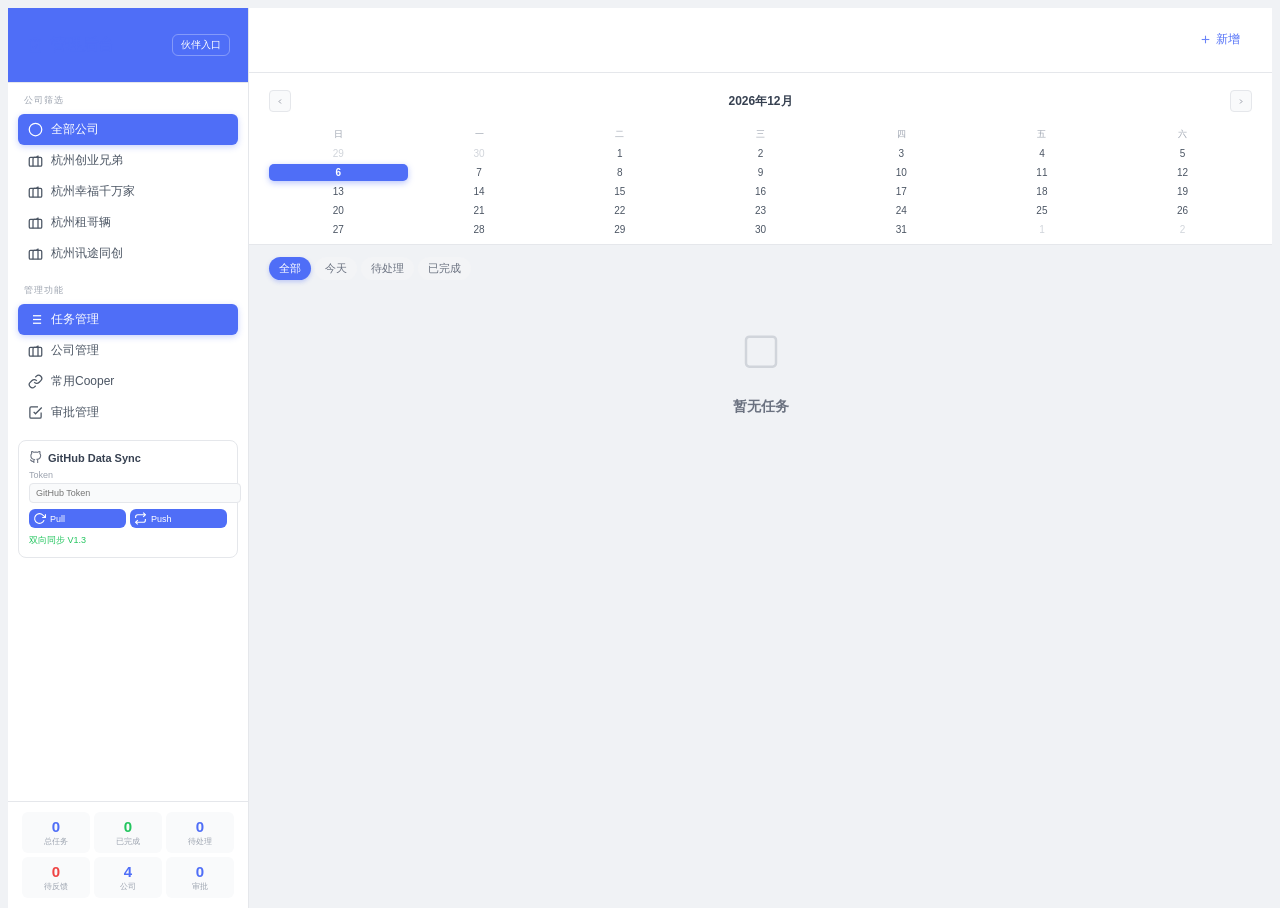
==== commit 39cc9575: "Fix: restore renderTaskList, remove GH sync, add copy task" ====
--- a/admin.html
+++ b/admin.html
@@ -398,6 +398,25 @@
   updateStats();
 }
 
+function renderTaskList() {
+  var t = S.tasks.slice();
+  if (S.filter!=='__all__') t = t.filter(function(x){return x.company===S.filter});
+  if (S._qf==='today') t = t.filter(function(x){return x.date===today()});
+  else if (S._qf==='pending') t = t.filter(function(x){return x.status==='pending'});
+  else if (S._qf==='done') t = t.filter(function(x){return x.status==='done'});
+  if (S.selDate) t = t.filter(function(x){return x.date===S.selDate});
+
+  var a = document.getElementById('admin-content');
+  var h = '<div class="filter-tabs"><button class="filter-tab'+(S._qf==='all'?' active':'')+'" onclick="setQF(\'all\',this)">全部</button><button class="filter-tab'+(S._qf==='today'?' active':'')+'" onclick="setQF(\'today\',this)">今天</button><button class="filter-tab'+(S._qf==='pending'?' active':'')+'" onclick="setQF(\'pending\',this)">待处理</button><button class="filter-tab'+(S._qf==='done'?' active':'')+'" onclick="setQF(\'done\',this)">已完成</button></div>';
+
+  var sq = (document.getElementById('ad-search')||{}).value||'';
+  if (sq) t = t.filter(function(x){return x.name.indexOf(sq)>=0||(x.partner||'').indexOf(sq)>=0});
+  if (!t.length) { h += '<div class="es"><svg viewBox="0 0 24 24" fill="none" stroke="currentColor" stroke-width="1.5"><rect x="3" y="4" width="18" height="18" rx="2" ry="2"/></svg><h3>暂无任务</h3></div>'; a.innerHTML = h; return; }
+  t.sort(function(a,b){return b.date.localeCompare(a.date)||{high:0,medium:1,low:2}[a.priority]-{high:0,medium:1,low:2}[b.priority]});
+  t.forEach(function(x){h += taskCard(x)});
+  a.innerHTML = h;
+}
+
 function searchTasks() { renderTaskList(); }
 function setQF(qf, btn) { S._qf = qf; render(); }
 
@@ -418,7 +437,7 @@
   return '<div class="tc '+cc+' '+pc+'"><div class="tck '+kc+'" onclick="tog(\''+t.id+'\')"><svg viewBox="0 0 24 24" fill="none" stroke="currentColor" stroke-width="3"><polyline points="20 6 9 17 4 12"/></svg></div><div class="tb"><div class="tt"><span class="tag tg-c">'+t.company+'</span>'+t.name+fb+dl+'</div>'+(t.desc?'<div class="td">'+t.desc+'</div>':'')+(t.link?'<a class="tl" href="'+t.link+'" target="_blank"><svg viewBox="0 0 24 24" fill="none" stroke="currentColor" stroke-width="2"><path d="M14 2H6a2 2 0 00-2 2v16a2 2 0 002 2h12a2 2 0 002-2V8z"/><polyline points="14 2 14 8 20 8"/></svg>'+(t.tableName||'打开表格')+'</a>':'')+'<div class="tm"><span class="tag tg-'+t.priority[0]+'">'+PL[t.priority]+'</span><span class="tag tg-'+(t.status==='done'?'d':'l')+'">'+SL[t.status]+'</span>'+(t.partner?'<span class="tag tg-f">'+t.partner+'</span>':'')+'</div></div><div class="ta"><button class="ta-btn" onclick="copyTask(\''+t.id+'\')" title="复制"><svg viewBox="0 0 24 24" fill="none" stroke="currentColor" stroke-width="2"><rect x="9" y="9" width="13" height="13" rx="2" ry="2"/><path d="M5 15H4a2 2 0 01-2-2V4a2 2 0 012-2h9a2 2 0 012 2v1"/></svg></button><button class="ta-btn" onclick="editTask(\''+t.id+'\')" title="编辑"><svg viewBox="0 0 24 24" fill="none" stroke="currentColor" stroke-width="2"><path d="M11 4H4a2 2 0 00-2 2v14a2 2 0 002 2h14a2 2 0 002-2v-7"/><path d="M18.5 2.5a2.121 2.121 0 013 3L12 15l-4 1 1-4 9.5-9.5z"/></svg></button><button class="ta-btn" onclick="delTask(\''+t.id+'\')" title="删除"><svg viewBox="0 0 24 24" fill="none" stroke="currentColor" stroke-width="2"><polyline points="3 6 5 6 21 6"/><path d="M19 6v14a2 2 0 01-2 2H7a2 2 0 01-2-2V6m3 0V4a2 2 0 012-2h4a2 2 0 012 2v2"/></svg></button></div></div>';
 }
 
-function tog(id) { var t=S.tasks.find(function(x){return x.id===id}); if(!t)return; t.status=t.status==='done'?'pending':'done'; sv(); GH.autoPush(); render(); }
+function tog(id) { var t=S.tasks.find(function(x){return x.id===id}); if(!t)return; t.status=t.status==='done'?'pending':'done'; sv();  render(); }
 
 /* --- Task CRUD (unchanged) --- */
 function showAdd() { S.editId=null; document.getElementById('tm-title').textContent='新增任务'; resetForm(); document.getElementById('task-modal').classList.add('sh'); }
@@ -478,9 +497,9 @@
   };
   if(S.editId){var t=S.tasks.find(function(x){return x.id===S.editId});if(t)Object.assign(t,d)}
   else{S.tasks.push({id:uid(),userNote:'',status:'pending',createdAt:Date.now()});Object.assign(S.tasks[S.tasks.length-1],d)}
-  sv();hideModal(); GH.autoPush();render();
-}
-function delTask(id){if(!confirm('确认删除？'))return;S.tasks=S.tasks.filter(function(x){return x.id!==id});sv();GH.autoPush(); render();}
+  sv();hideModal(); render();
+}
+function delTask(id){if(!confirm('确认删除？'))return;S.tasks=S.tasks.filter(function(x){return x.id!==id});sv(); render();}
 function copyTask(id){var t=S.tasks.find(function(x){return x.id===id});if(!t)return;S.editId=null;document.getElementById('tm-title').textContent='复制任务';document.getElementById('f-name').value=t.name+' (副本)';var sel=document.getElementById('f-company');sel.innerHTML=S.companies.map(function(c){return '<option value="'+c+'"'+(c===t.company?' selected':'')+'>'+c+'</option>'}).join('');document.getElementById('f-priority').value=t.priority;document.getElementById('f-partner').value=t.partner||'';document.getElementById('f-table-name').value=t.tableName||'';document.getElementById('f-link').value=t.link||'';document.getElementById('f-desc').value=t.desc||'';document.getElementById('f-date').value=td();document.getElementById('f-target').value=t.target||'';document.getElementById('f-fb').value=t.needFeedback?'1':'0';document.getElementById('f-fb-time').value=t.feedbackDeadline||'';document.getElementById('f-fb-req').value=t.feedbackReq||'';tbFB();document.getElementById('task-modal').classList.add('sh');}
 
 /* --- Company Management --- */
@@ -499,10 +518,10 @@
   });
   h+='</div>'; a.innerHTML=h;
 }
-function addCompany(){var n=document.getElementById('new-cname').value.trim();if(!n)return;if(S.companies.indexOf(n)>=0){alert('该公司已存在');return}S.companies.push(n);sv();GH.autoPush(); render()}
-function delCompany(n){if(!confirm('确认删除公司"'+n+'"？'))return;S.companies=S.companies.filter(function(x){return x!==n});sv();GH.autoPush(); render()}
-function addMember(comp){var id='nm-'+comp.replace(/[^a-zA-Z0-9\u4e00-\u9fa5]/g,'_');var inp=document.getElementById(id);var n=inp.value.trim();if(!n)return;if(!S.users[comp])S.users[comp]=[];if(S.users[comp].indexOf(n)>=0){alert('该成员已存在');return}S.users[comp].push(n);sv();GH.autoPush(); render()}
-function removeMember(comp,user){if(!confirm('确认移除"'+user+'"？'))return;if(!S.users[comp])return;S.users[comp]=S.users[comp].filter(function(x){return x!==user});sv();GH.autoPush(); render()}
+function addCompany(){var n=document.getElementById('new-cname').value.trim();if(!n)return;if(S.companies.indexOf(n)>=0){alert('该公司已存在');return}S.companies.push(n);sv(); render()}
+function delCompany(n){if(!confirm('确认删除公司"'+n+'"？'))return;S.companies=S.companies.filter(function(x){return x!==n});sv(); render()}
+function addMember(comp){var id='nm-'+comp.replace(/[^a-zA-Z0-9\u4e00-\u9fa5]/g,'_');var inp=document.getElementById(id);var n=inp.value.trim();if(!n)return;if(!S.users[comp])S.users[comp]=[];if(S.users[comp].indexOf(n)>=0){alert('该成员已存在');return}S.users[comp].push(n);sv(); render()}
+function removeMember(comp,user){if(!confirm('确认移除"'+user+'"？'))return;if(!S.users[comp])return;S.users[comp]=S.users[comp].filter(function(x){return x!==user});sv(); render()}
 
 /* --- Cooper Management --- */
 function renderCoopers() {
@@ -514,13 +533,13 @@
 }
 function showCooperModal(){document.getElementById('c-name').value='';document.getElementById('c-link').value='';var sel=document.getElementById('c-company');sel.innerHTML='<option value="__all__">全部公司</option>'+S.companies.map(function(c){return'<option value="'+c+'">'+c+'</option>'}).join('');document.getElementById('cooper-modal').classList.add('sh')}
 function hideCooperModal(){document.getElementById('cooper-modal').classList.remove('sh')}
-function saveCooper(){var n=document.getElementById('c-name').value.trim();var l=document.getElementById('c-link').value.trim();if(!n||!l){alert('请填写名称和链接');return}S.coopers.push({id:uid(),name:n,link:l,company:document.getElementById('c-company').value,byAdmin:true});sv();hideCooperModal(); GH.autoPush();render()}
-function delCooper(id){S.coopers=S.coopers.filter(function(x){return x.id!==id});sv();GH.autoPush(); render()}
+function saveCooper(){var n=document.getElementById('c-name').value.trim();var l=document.getElementById('c-link').value.trim();if(!n||!l){alert('请填写名称和链接');return}S.coopers.push({id:uid(),name:n,link:l,company:document.getElementById('c-company').value,byAdmin:true});sv();hideCooperModal(); render()}
+function delCooper(id){S.coopers=S.coopers.filter(function(x){return x.id!==id});sv(); render()}
 
 /* --- Approvals --- */
 function renderApprovals(){var a=document.getElementById('admin-content');var pending=S.approvals.filter(function(a){return a.status==='pending'});var h='<div style="margin-bottom:16px"><h2 style="font-size:16px;font-weight:600">审批管理</h2></div>';if(!pending.length){h+='<div class="es"><h3>暂无待审批</h3></div>'}else{pending.forEach(function(a){h+='<div class="ai"><div class="at"><span class="an">'+a.from+' '+a.target+'</span><span class="ad">'+new Date(a.createdAt).toLocaleDateString()+'</span></div><div class="ar">'+a.reason+'</div><div class="aa"><button class="btn btn-sm btn-primary" onclick="appr(\''+a.id+'\')">同意</button><button class="btn btn-sm btn-danger" onclick="rej(\''+a.id+'\')">拒绝</button></div></div>'})}a.innerHTML=h}
-function appr(id){var a=S.approvals.find(function(x){return x.id===id});if(!a)return;a.status='approved';sv();GH.autoPush(); render()}
-function rej(id){var a=S.approvals.find(function(x){return x.id===id});if(!a)return;a.status='rejected';sv();GH.autoPush(); render()}
+function appr(id){var a=S.approvals.find(function(x){return x.id===id});if(!a)return;a.status='approved';sv(); render()}
+function rej(id){var a=S.approvals.find(function(x){return x.id===id});if(!a)return;a.status='rejected';sv(); render()}
 
 /* --- Stats --- */
 function updateStats() {
